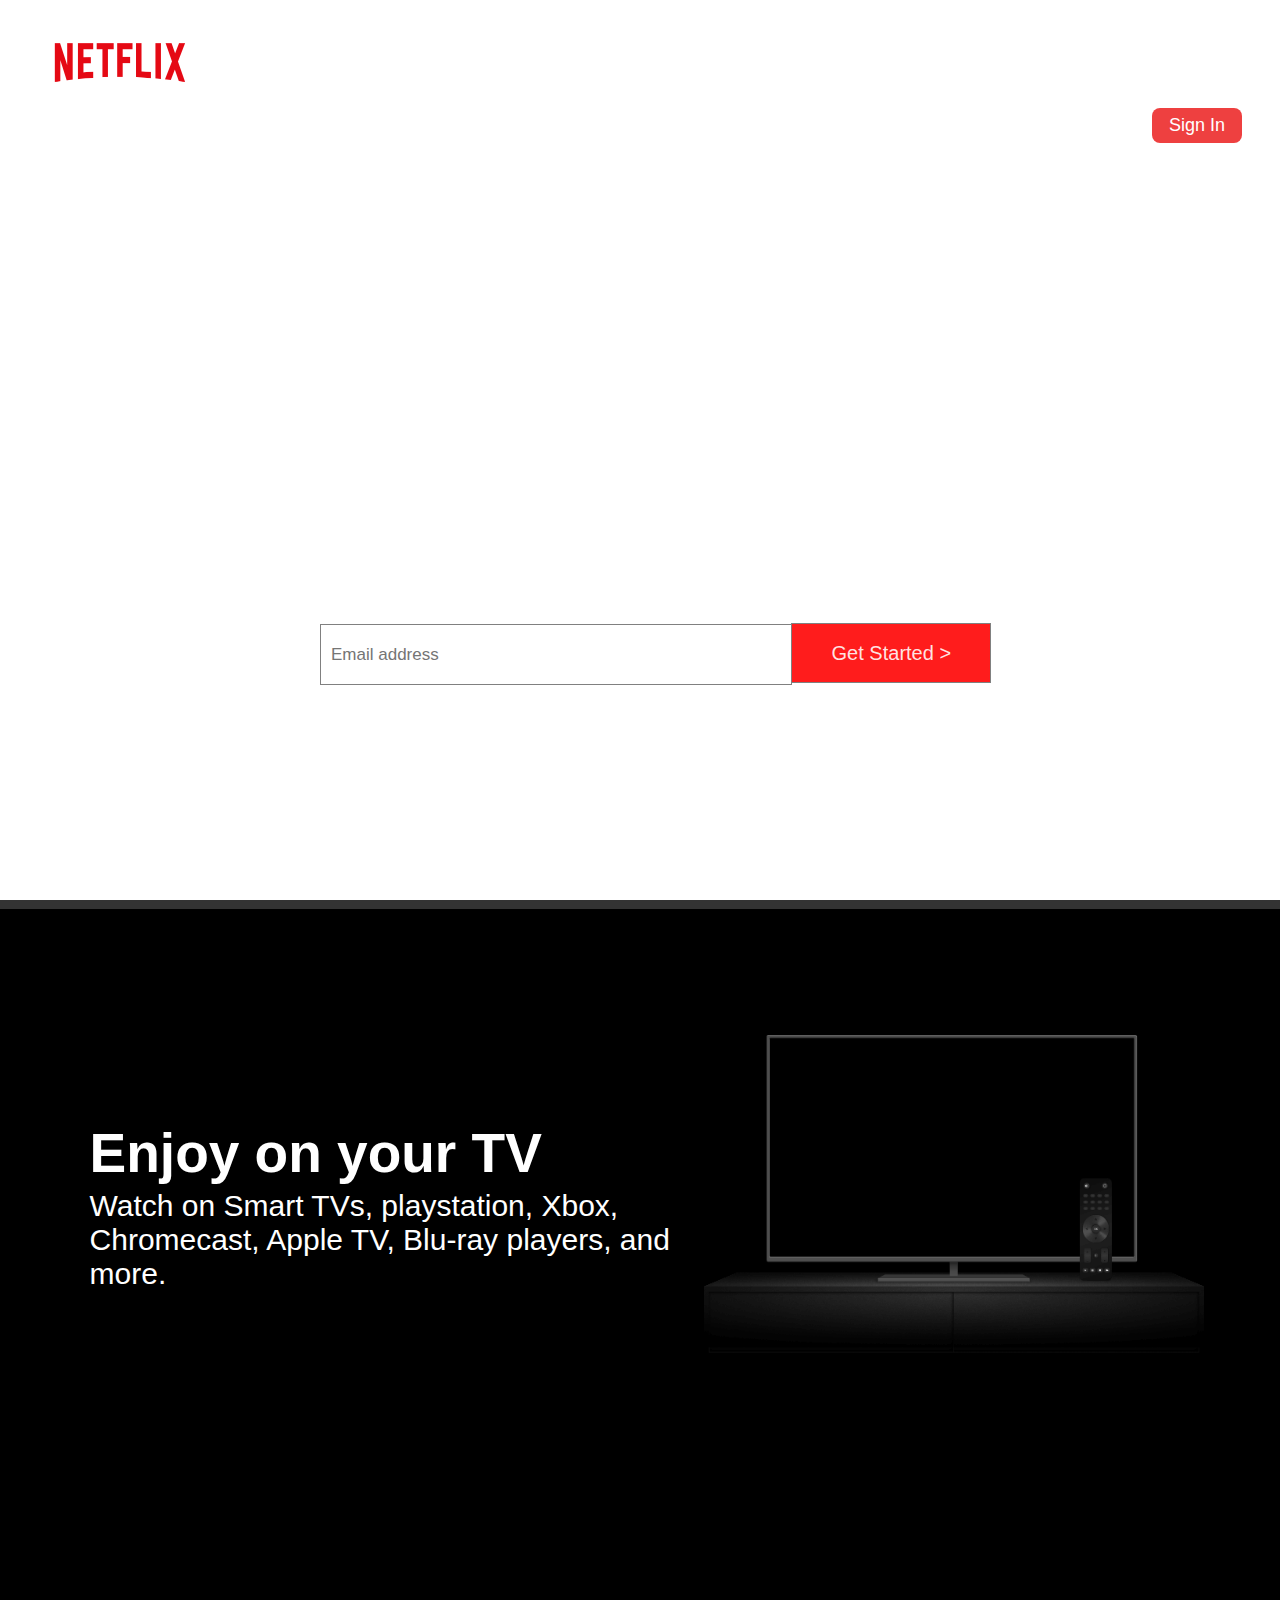
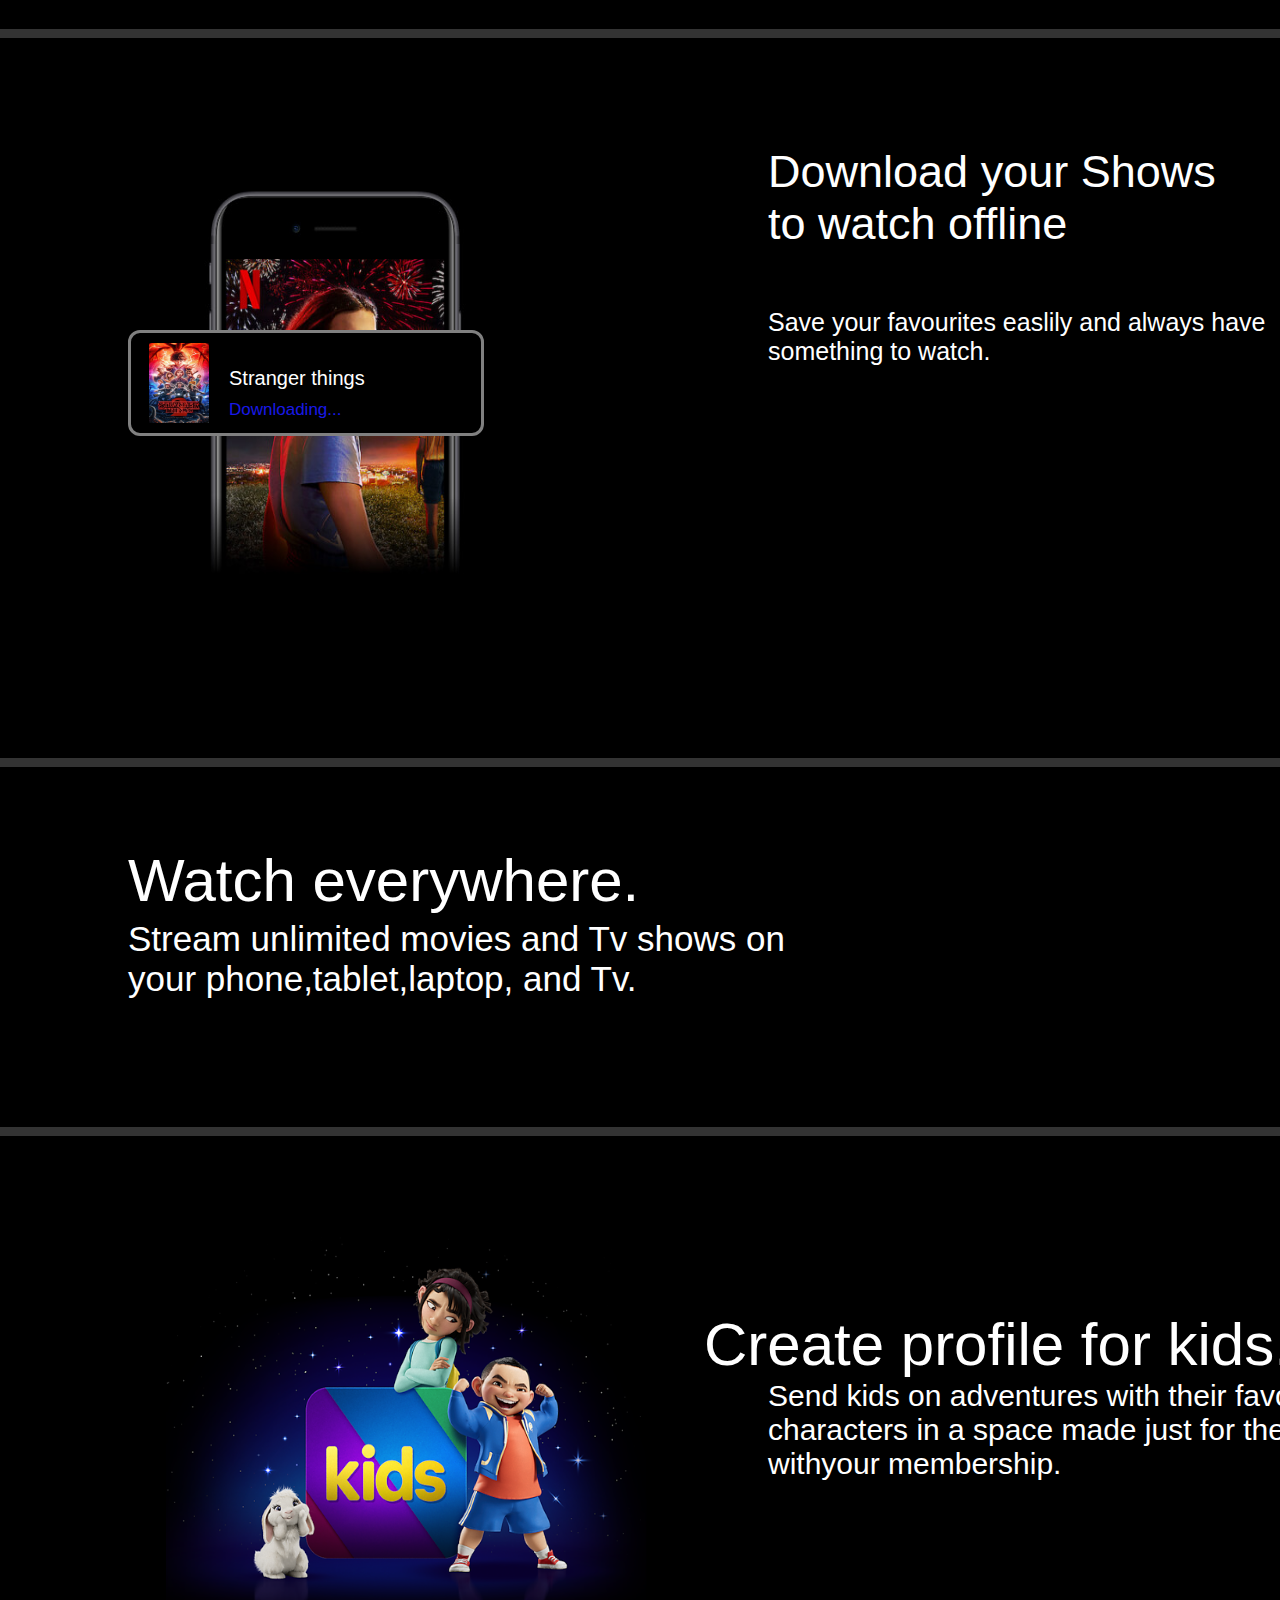
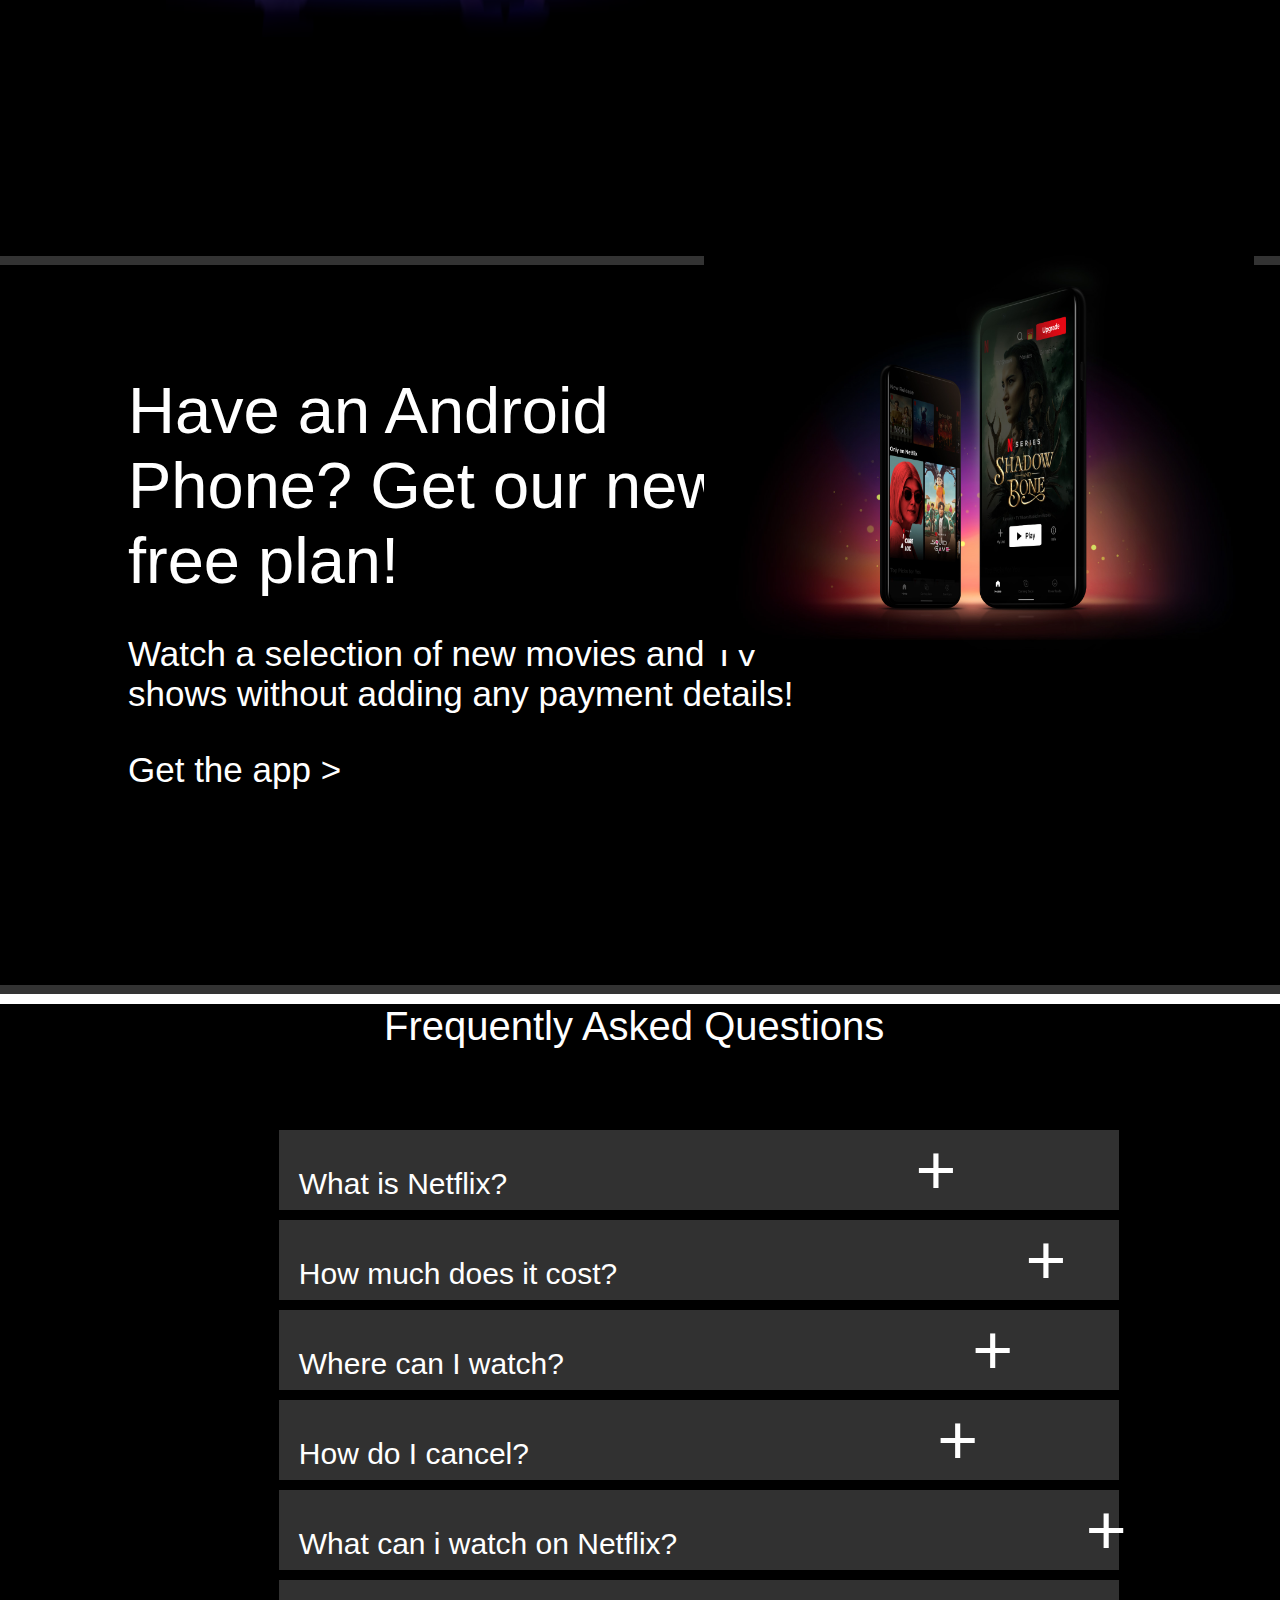
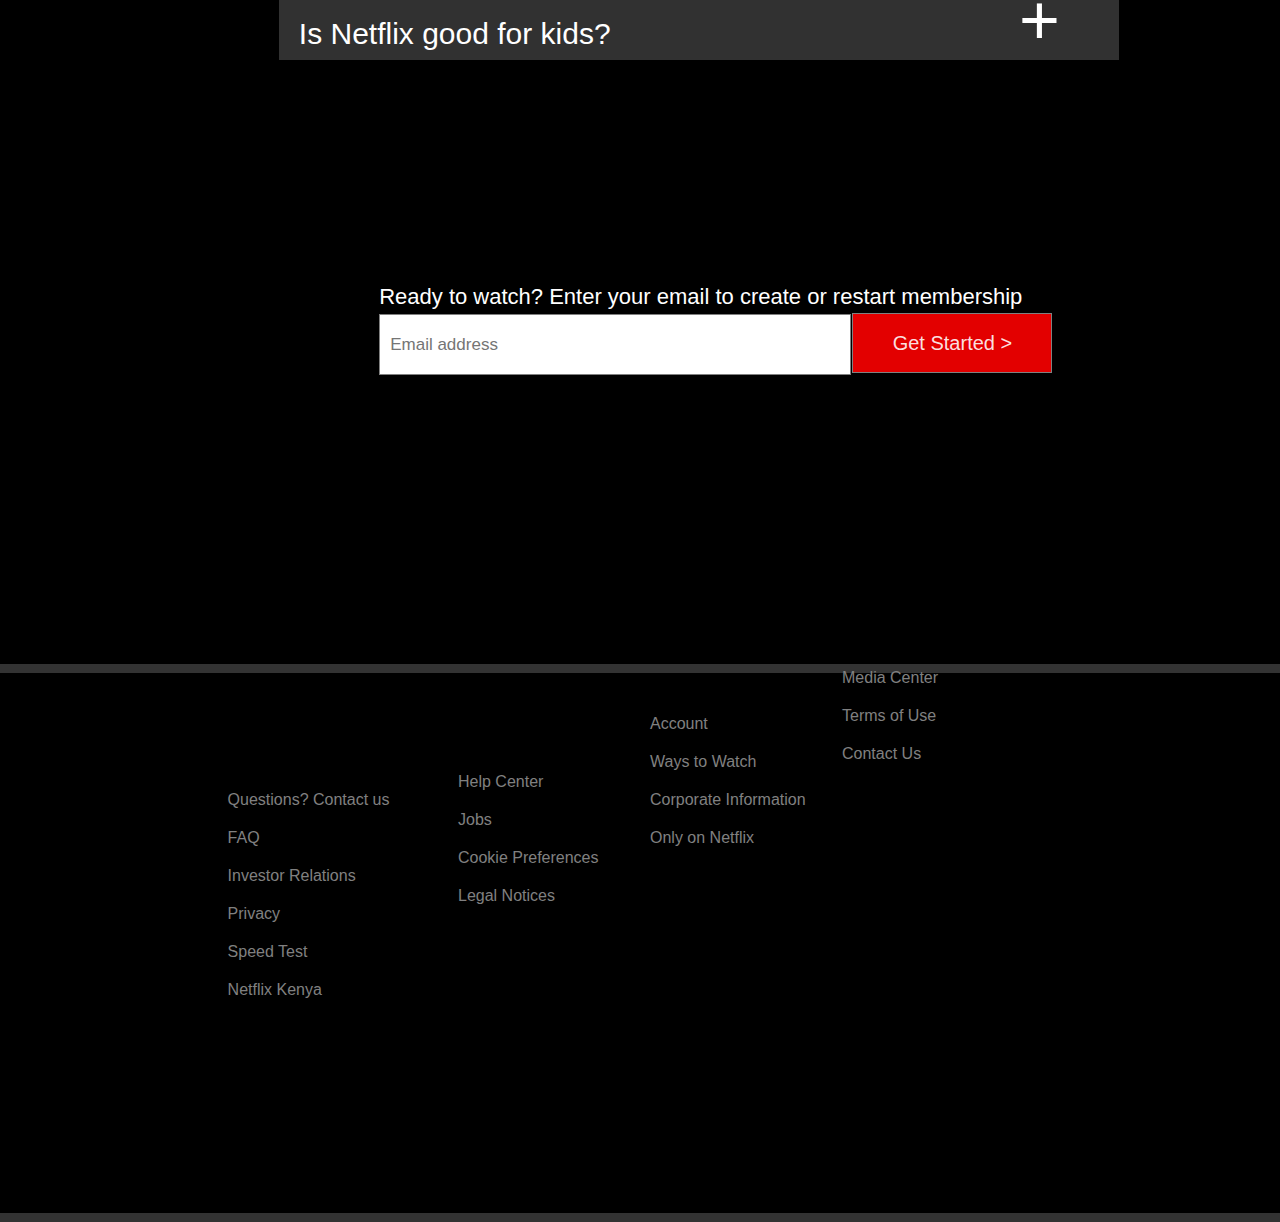
==== index.html @ 884268b4 "did changes on intro section" ====
<!DOCTYPE html>
<html>
  <head>
    <title>Netflix Kenya- Watch TV Shows</title>
    <link rel="stylesheet" href="style.css" />
  </head>
  <body>
    <section class="intro">
      <h1><img class="h1" src="netflix.png"></h1>
      <button class="signin" value="signin">Sign In</button>
      <p class="p1">Unlimited movies, TV</p>
      <p class="p2">shows, and more</p>
      <p class="p3">Watch anywhere. Cancel anytime</p>
      <p class="p4">
        Ready to watch? Enter your email to create or restart membership
      </p>
      <input
        type="text"
        name="email"
        placeholder="Email address"
        class="placeholder"
      />
      <button class="get">Get Started ></button>
    </section>
    <hr />
    <section class="prt2">
      <p class="p5">Enjoy on your TV</p>
      <p class="p6">Watch on Smart TVs, playstation, Xbox,</p>
      <p class="p7">Chromecast, Apple TV, Blu-ray players, and</p>
      <p class="p8">more.</p>
      <img src="images/tv.png" class="if" />
    </section>
    <hr />
    <section class="prt3">
      <img src="images/mobile.jpg" class="mobile" />
      <p class="p9">Download your Shows</p>
      <p class="p9">to watch offline</p>
      <p class="p10">Save your favourites easlily and always have</p>
      <p class="p10">something to watch.</p>

      <div class="sq">
        <img class="strange" src="images/strange.jpg" />
        <p class="sqp">Stranger things</p>
        <p class="sqp1">Downloading...</p>
      </div>
    </section>
    <hr />
    <section class="prt4">
      <p class="p11">Watch everywhere.</p>
      <p class="p12">Stream unlimited movies and Tv shows on</p>
      <p class="p12">your phone,tablet,laptop, and Tv.</p>
    </section>
    <hr />
    <section class="prt5">
      <img class="kids" src="images/kids.png" />
      <p class="p13">Create profile for kids.</p>

      <p class="p14">Send kids on adventures with their favorite</p>
      <p class="p14">characters in a space made just for them-free</p>
      <p class="p14">withyour membership.</p>
    </section>
    <hr />
    <section class="prt6">
      <p class="p15">Have an Android</p>
      <p class="p15">Phone? Get our new</p>
      <p class="p15">free plan!</p>
      <p class="p16">Watch a selection of new movies and TV</p>
      <p class="p16">shows without adding any payment details!</p>
      <p class="p17">Get the app ></p>
      <img class="mob" src="images/mobilee.jpg" />
    </section>
    <hr />
    <section class ="prt7">
      <p class="f"> Frequently Asked Questions</f>
        <nav class="open">
          <p>
            What is Netflix? <span><button class="btn">+</button></span>
            <button class="butn hidden">+</button>
          </p>
        </nav>
        <nav class="it hidden">
          <p>
            Netflix is a streaming service that offers a wide variety of award-winning TV shows, movies, anime, documentaries, and more on thousands of internet-connected devices.

            You can watch as much as you want, whenever you want without a single commercial – all for one low monthly price. There's always something new to discover and new TV shows and movies are added every week! 
          </p>
        </nav>
        <nav class="open">
          <p>
            How much does it cost? <span><button class="btn">+</button></span>
            <button class="butn hidden">+</button>
          </p>
        </nav>
        <nav class="it hidden">
          <p>
            Watch Netflix on your smartphone, tablet, Smart TV, laptop, or streaming device, all for one fixed monthly fee. Plans range from Ksh 300 to Ksh 1,450 a month. No extra costs, no contracts. 
          </p>
        </nav>
        <nav class="open">
          <p>
            Where can I watch? <span><button class="btn">+</button></span>
            <button class="butn hidden">+</button>
          </p>
        </nav>
        <nav class="it hidden">
          <p>
            Watch anywhere, anytime. Sign in with your Netflix account to watch instantly on the web at netflix.com from your personal computer or on any internet-connected device that offers the Netflix app, including smart TVs, smartphones, tablets, streaming media players and game consoles.

You can also download your favorite shows with the iOS, Android, or Windows 10 app. Use downloads to watch while you're on the go and without an internet connection. Take Netflix with you anywhere.
          </p>
        </nav>
<nav class="open">
          <p>
            How do I cancel? <span><button class="btn">+</button></span>
            <button class="butn hidden">+</button>
          </p>
        </nav>
        <nav class="it hidden">
          <p>
            Netflix is flexible. There are no pesky contracts and no commitments. You can easily cancel your account online in two clicks. There are no cancellation fees – start or stop your account anytime.
          </p>
        </nav>
        <nav class="open">
          <p>
            What can i watch on Netflix? <span><button class="btn">+</button></span>
            <button class="butn hidden">+</button>
          </p>
        </nav>
        <nav class="it hidden">
          <p>
            Netflix has an extensive library of feature films, documentaries, TV shows, anime, award-winning Netflix originals, and more. Watch as much as you want, anytime you want.
          </p>
        </nav>
        <nav class="open">
          <p>
            Is Netflix good for kids? <span><button class="btn">+</button></span>
            <button class="butn hidden">+</button>
          </p>
        </nav>
        <nav class="it hidden">
          <p>
            The Netflix Kids experience is included in your membership to give parents control while kids enjoy family-friendly TV shows and movies in their own space.

Kids profiles come with PIN-protected parental controls that let you restrict the maturity rating of content kids can watch and block specific titles you don’t want kids to see..
          </p>
        </nav>
        <div class="sign2">
          <p class="p4">
            Ready to watch? Enter your email to create or restart membership
          </p>
          <input
            type="text"
            name="email"
            placeholder="Email address"
            class="placeholder"
          />
          <button class="get">Get Started ></button>
        </div>
    </section>
    <hr>
    <footer>
      <div class="links1">
      <ul> 
        <li><a href=About.html>Questions? Contact us</a></li>
        <li><a href="Contactus.html">FAQ</a> </li>
        <li><a href="#">Investor Relations</a></li>
        <li><a href="#">Privacy</a></li>
        <li><a href="#">Speed Test</a></li>
        <li><a href="#">Netflix Kenya</a></li>
      </ul>
      </div>
      <div class="links2">
        <ul>
          <li><a href="Help Center.html">Help Center</a></li>
          <li><a href="#">Jobs</a></li>
          <li> <a href="#">Cookie Preferences</a></li>
          <li><a href="#">Legal Notices</a></li>
        </ul>
      </div>
      <div class="links3">
        <ul>
          <li> <a href="#">Account</a></li>
          <li> <a href="#">Ways to Watch</a></li>
          <li> <a href="#">Corporate Information</a></li>
          <li> <a href="#">Only on Netflix</a></li>
        </ul>
      </div>
      <div class="links4">
        <ul>
          <li> <a href="#">Media Center</a></li>
          <li> <a href="#">Terms of Use</a></li>
          <li> <a href="#">Contact Us</a></li>
        </ul>
      </div>

    </footer>
    
    <script src="app.js"></script>
    <hr>
  </body>
</html>
---- style.css ----
@font-face {
  font-family: myFont;
  src: url(Poppins-Medium.ttf);
}
* {
  margin: 0;
  padding: 0;
  border: none;
  font-family: "Netflix Sans", " Helvetica Neue", Helvetica, Arial, sans-serif;
}
.signin {
  position: relative;
  top: 0;
  left: 90%;
  background: rgba(236, 39, 39, 0.884);
  color: #fff;
  width: 90px;
  height: 35px;
  border-radius: 0.5rem;
  cursor: pointer;
  font-size: 18px;
  font-weight: Medium;
  bottom: 100%;
}
.h1 {
  height: 100px;
  width: 160px;
  position: relative;
  top: 10px;
  left: 40px;
  font-size: 50px;
  color: rgba(230, 18, 18, 0.904);
  font-weight: bold;
}
.intro {
  height: 100vh;
  background: url("https://assets.nflxext.com/ffe/siteui/vlv3/e89c9679-2f5f-491d-924c-c58924a8ee4b/4934d81e-fd30-44e4-8532-34e4f51f0289/KE-en-20221121-popsignuptwoweeks-perspective_alpha_website_small.jpg");
  background-size: cover;
}
.intro p {
  text-align: center;

  color: #fff;
}
.p1 {
  position: relative;
  top: 22%;
  justify-content: center;
  text-align: center;
  font-size: 55px;
  font-weight: Medium;
}
.p2 {
  position: relative;
  top: 23%;
  justify-content: center;
  text-align: center;
  font-size: 55px;
  font-weight: Medium;
}
.p3 {
  position: relative;
  top: 24%;
  font-size: 30px;
  font-weight: Medium;
  padding: 20px;
}
.p4 {
  position: relative;
  top: 25%;
  font-size: 22px;
}
.get {
  position: relative;
  left: 24.6%;
  top: 28%;
  height: 60px;
  width: 200px;
  justify-content: center;
  text-align: center;
  background: rgba(255, 0, 0, 0.89);
  font-size: 20px;
  color: rgba(255, 255, 255, 0.884);
  cursor: pointer;
  transition: 0.1s;
  font-size: 20px;
  border: 1px solid gray;
}
.get:hover {
  background-color: rgb(255, 0, 0);
}
input {
  padding: 0px 10px;
  position: relative;
  left: 25%;
  top: 28%;
  height: 59px;
  width: 450px;

  /* padding:10px 10px; */
  font-size: 17px;
  border: 1px solid gray;
  font-weight: Medium;
}
hr {
  height: 9px;
  background: rgba(0, 0, 0, 0.801);
}
.prt2 {
  background: black;
  height: 80vh;
}
.prt2 p {
  position: relative;
  left: 7%;
  color: #fff;
}
.p5 {
  position: relative;
  top: 29.5%;
  font-weight: bold;

  font-size: 55px;
}
.p6 {
  position: relative;
  top: 30%;
  font-size: 30px;
}
.p7 {
  position: relative;
  top: 30%;
  font-size: 30px;
}
.p8 {
  position: relative;
  top: 30%;
  font-size: 30px;
  left: 7%;
}
.if {
  position: relative;
  left: 55%;
  border-left: 1px #fff;
  border-bottom: 1px #fff;
  height: 400px;
  width: 500px;
  bottom: 120px;
}
.prt3 {
  height: 80vh;
  width: 100vw;
  background: black;
}
.prt4 {
  width: 100vw;
  height: 40vh;
  background: black;
}
.mobile {
  position: relative;
  top: 12%;
  left: 60px;
  height: 450px;
  width: 550px;
}
.p9 {
  position: relative;
  bottom: 48%;
  left: 60%;
  font-size: 45px;
  font-weight: Medium;
  color: #fff;
}
.p10 {
  position: relative;
  bottom: 40%;
  left: 60%;
  font-size: 25px;
  font-weight: Medium;
  color: #fff;
}
.p11 {
  position: relative;
  left: 10%;
  top: 22%;
  font-size: 60px;
  font-weight: Medium;
  color: #fff;
}
.p12 {
  position: relative;
  left: 10%;
  top: 23%;
  font-size: 35px;
  font-weight: Medium;
  color: #fff;
}
.prt5 {
  background: black;
  height: 80vh;
  width: 100vw;
}
.kids {
  position: relative;
  left: 13%;
  top: 14%;
  height: 400px;
  width: 500px;
}
.p13 {
  position: relative;
  left: 55%;
  bottom: 32%;
  color: #fff;
  font-size: 60px;
  font-weight: Medium;
}
.p14 {
  position: relative;
  left: 60%;
  bottom: 32%;
  color: #fff;
  font-size: 30px;
  font-weight: Medium;
}
.prt6 {
  height: 80vh;
  width: 100vw;
  background: black;
}
.p15 {
  position: relative;
  top: 15%;
  left: 10%;
  font-size: 65px;
  font-weight: Medium;
  color: #fff;
}
.mob {
  position: relative;
  height: 400px;
  width: 550px;
  left: 55%;
  bottom: 50%;
}
.p16 {
  position: relative;
  left: 10%;
  top: 20%;
  color: #fff;
  font-size: 35px;
  font-weight: Medium;
}
.p17 {
  position: relative;
  left: 10%;
  top: 25%;
  color: #fff;
  font-size: 35px;
  font-weight: Medium;
}
.sq {
  position: relative;
  width: 350px;
  height: 100px;
  border-radius: 0.75em;
  background: #fff;
  bottom: 45%;
  left: 10%;
  border: 3px solid gray;
  background: black;
}
.sqp {
  position: relative;
  left: 28%;
  bottom: 50%;
  font-size: 20px;
  font-weight: lighter;
  align-items: center;
  color: #fff;
  justify-content: center;
}
.sqp1 {
  position: relative;
  left: 28%;
  bottom: 40%;
  font-size: 17px;
  font-weight: lighter;
  align-items: center;
  color: rgb(25, 25, 231);
  justify-content: center;
}
.strange {
  height: 80px;
  width: 60px;
  position: relative;
  top: 10%;
  left: 5%;
}
.prt7 {
  background: black;
  width: 100vw;
  height: 140vh;
}
.f {
  position: absolute;
  color: #fff;
  font-size: 40px;

  left: 30%;
}
.hidden {
  display: none;
}
.open {
  position: relative;
  left: 21%;
  top: 10%;
  width: 800px;
  height: 80px;
  justify-content: center;
  align-items: center;
  font-size: 30px;
  color: #fff;
  background: rgb(49, 49, 49);
  margin: 10px;
  text-align: 10px 20px;
}
.it {
  position: relative;
  left: 21%;
  top: 12%;
  display: hidden;

  justify-content: center;
  align-items: center;
  flex-direction: end;
  color: #fff;
  background: rgb(48, 47, 47);
  font-size: 30px;
  width: 800px;
  height: 300px;
  margin: 10px;
  padding: -20px 10px;
}
button {
  position: relative;
  background: none;
  font-size: 70px;
  color: #fff;
  border: none;
  cursor: pointer;
  left: 50%;
  font-weight: light;
}
.butn {
  rotate: 45deg;
}
nav {
  padding: 0px 20px;
}
.sign2 {
  position: relative;
  top: 25%;
  left: 14%;
  height: 100px;
  width: 800px;
}
.sign2 p {
  position: relative;
  bottom: 20%;
  left: 25%;
  color: #fff;
}
footer {
  height: 60vh;
  width: 100vw;
  background: black;
  list-style: none;
  color: gray;
}
footer a {
  text-decoration: none;
  color: gray;
}
.links1 {
  width: 200px;
  height: 225px;
  position: relative;
  left: 17%;
  top: 20%;
}
.links1 ul li {
  list-style: none;
  padding: 10px;
}
.links2 {
  width: 200px;
  height: 180px;
  position: relative;
  left: 35%;
  bottom: 25%;
}
.links2 ul li {
  list-style: none;
  padding: 10px;
}
.links3 {
  width: 200px;
  height: 180px;
  position: relative;
  left: 50%;
  bottom: 69%;
}
.links3 ul li {
  padding: 10px;
  list-style: none;
}
.links4 {
  width: 200px;
  height: 180px;
  position: relative;
  left: 65%;
  bottom: 111%;
}
.links4 ul li {
  list-style: none;
  padding: 10px;
}
footer a:hover {
  text-decoration: underline;
}
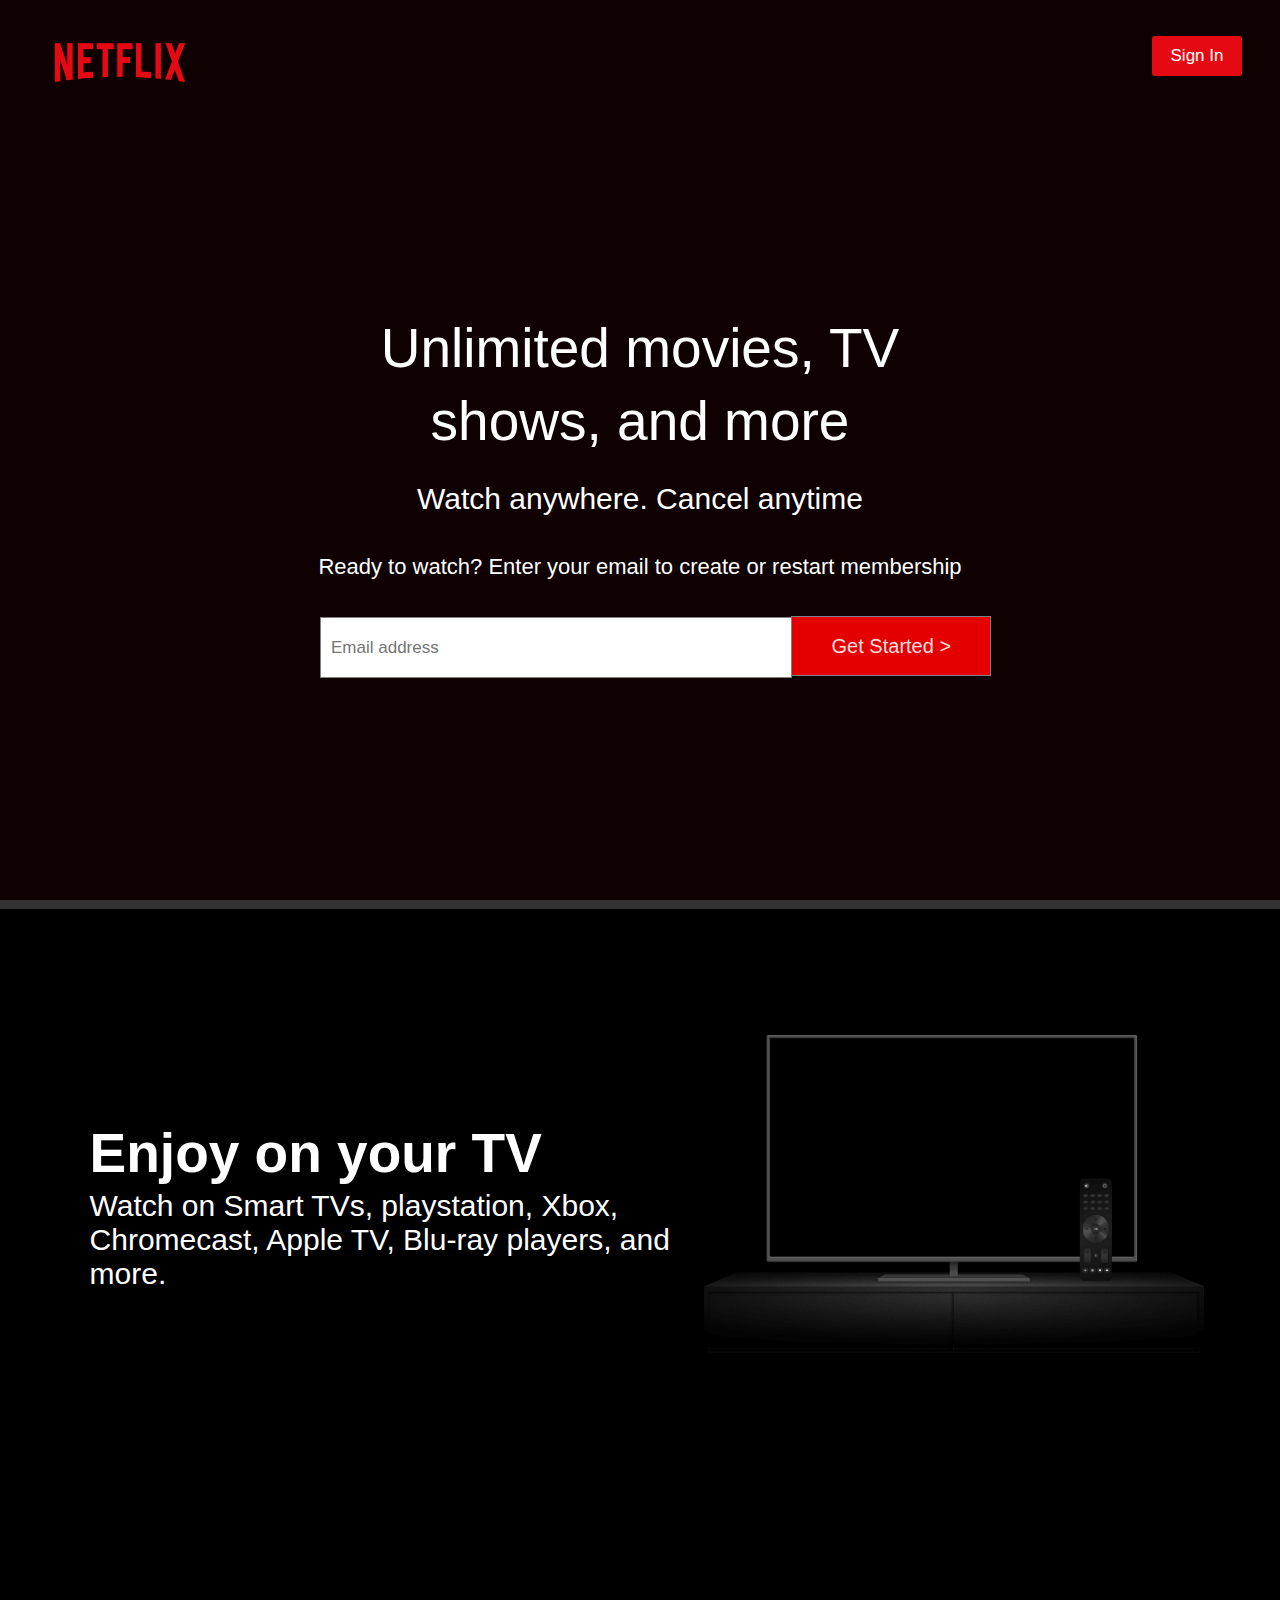
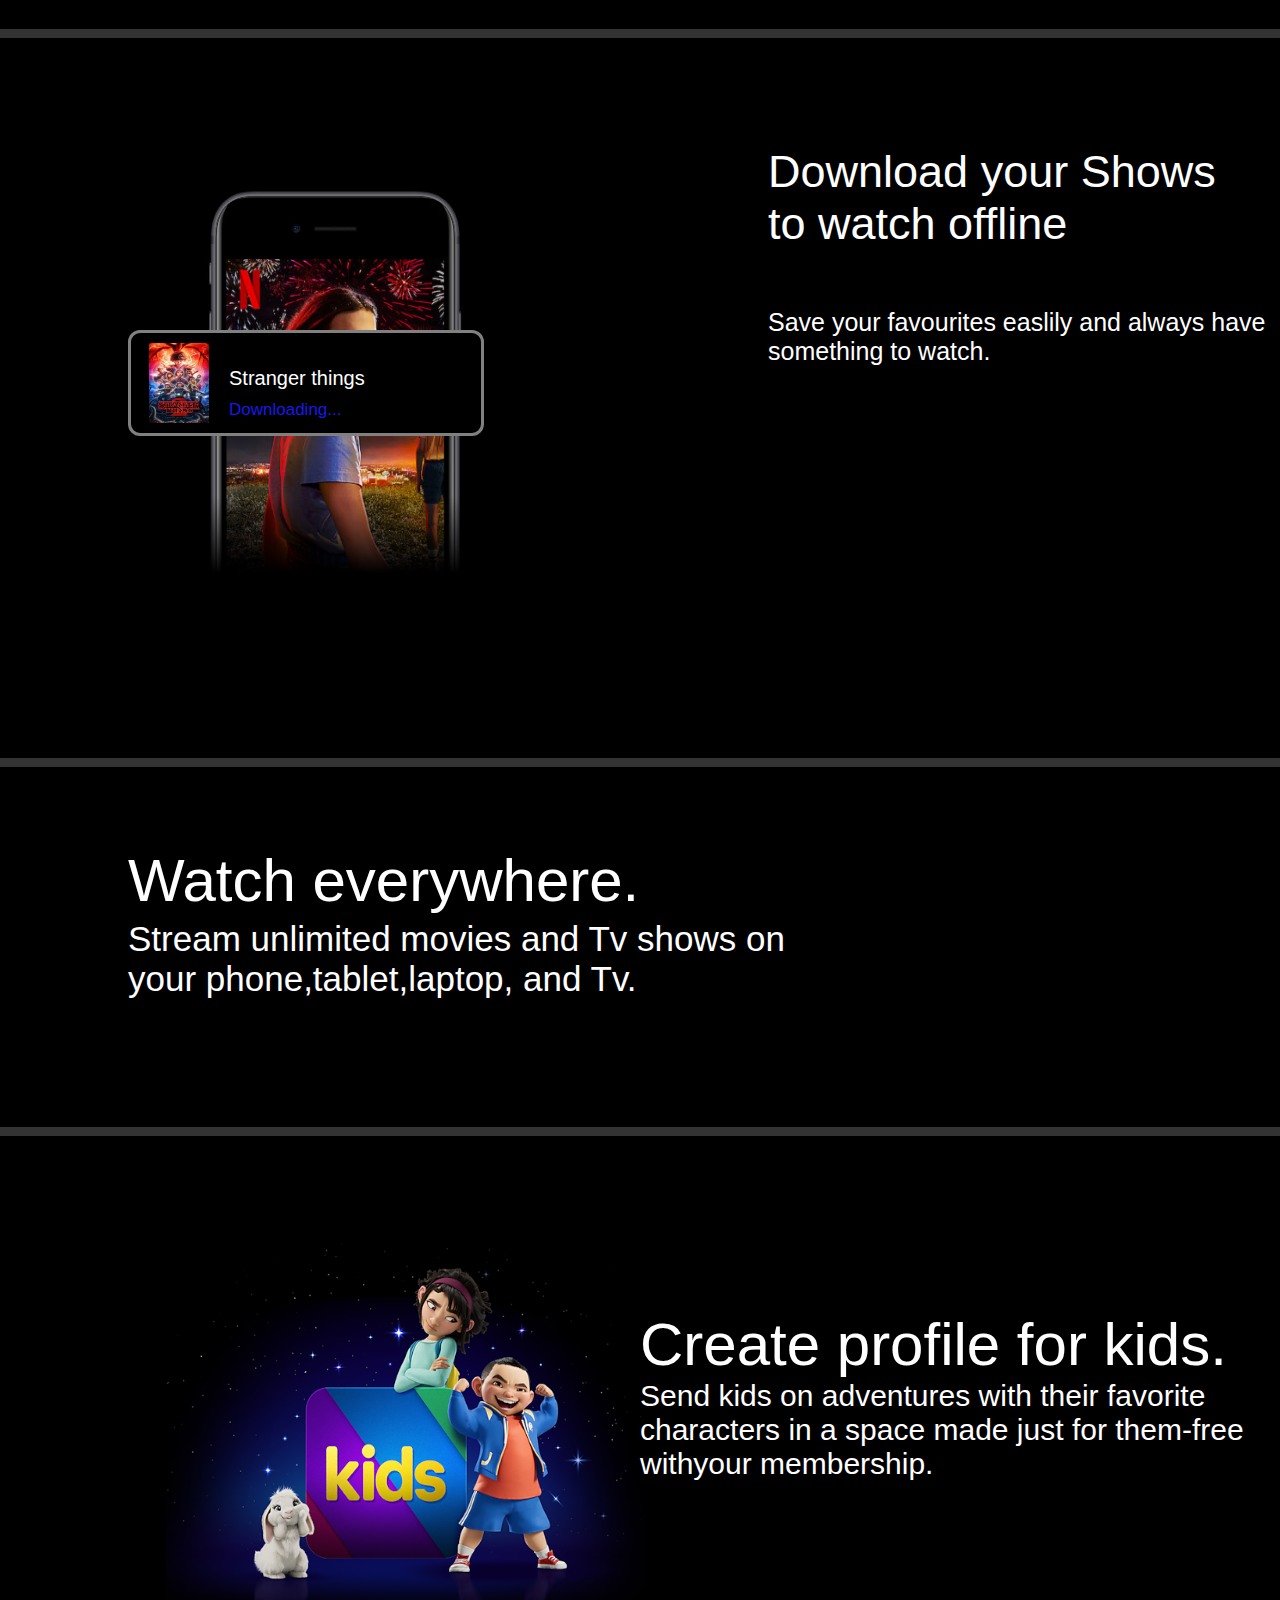
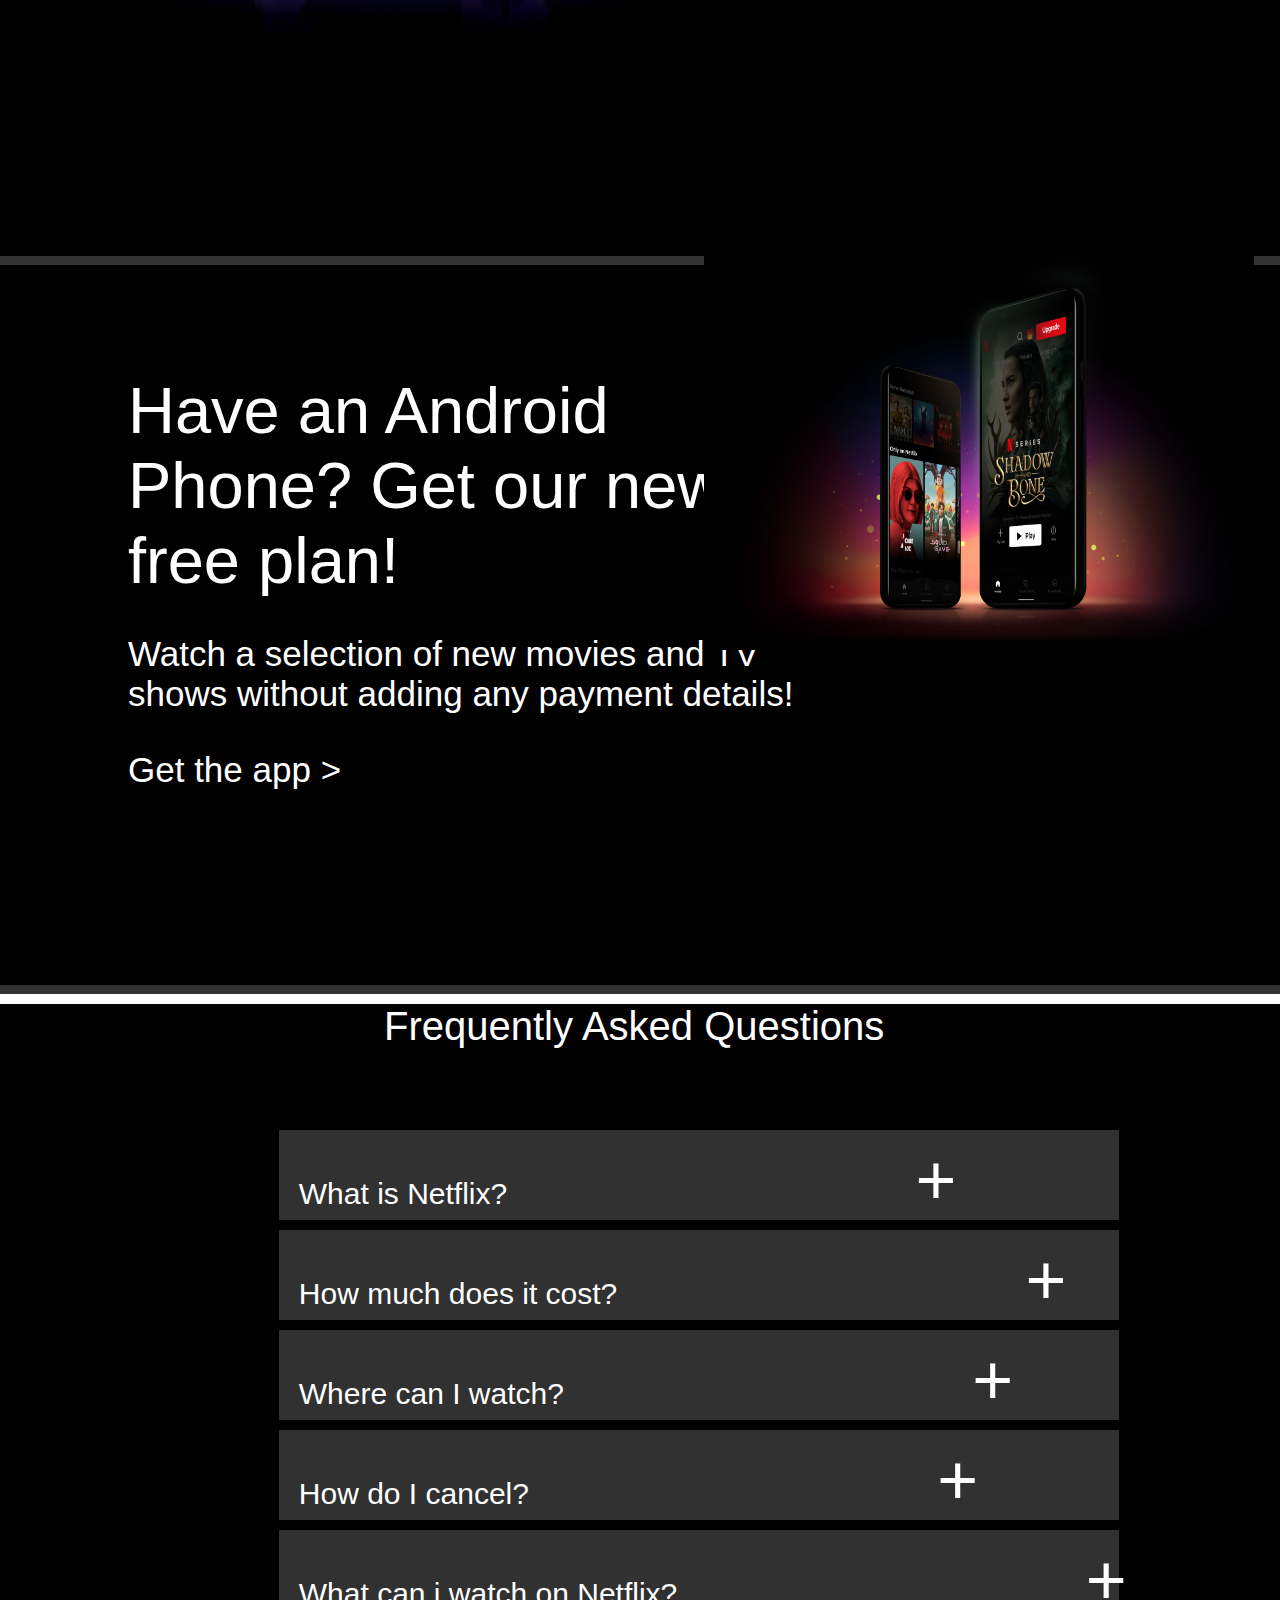
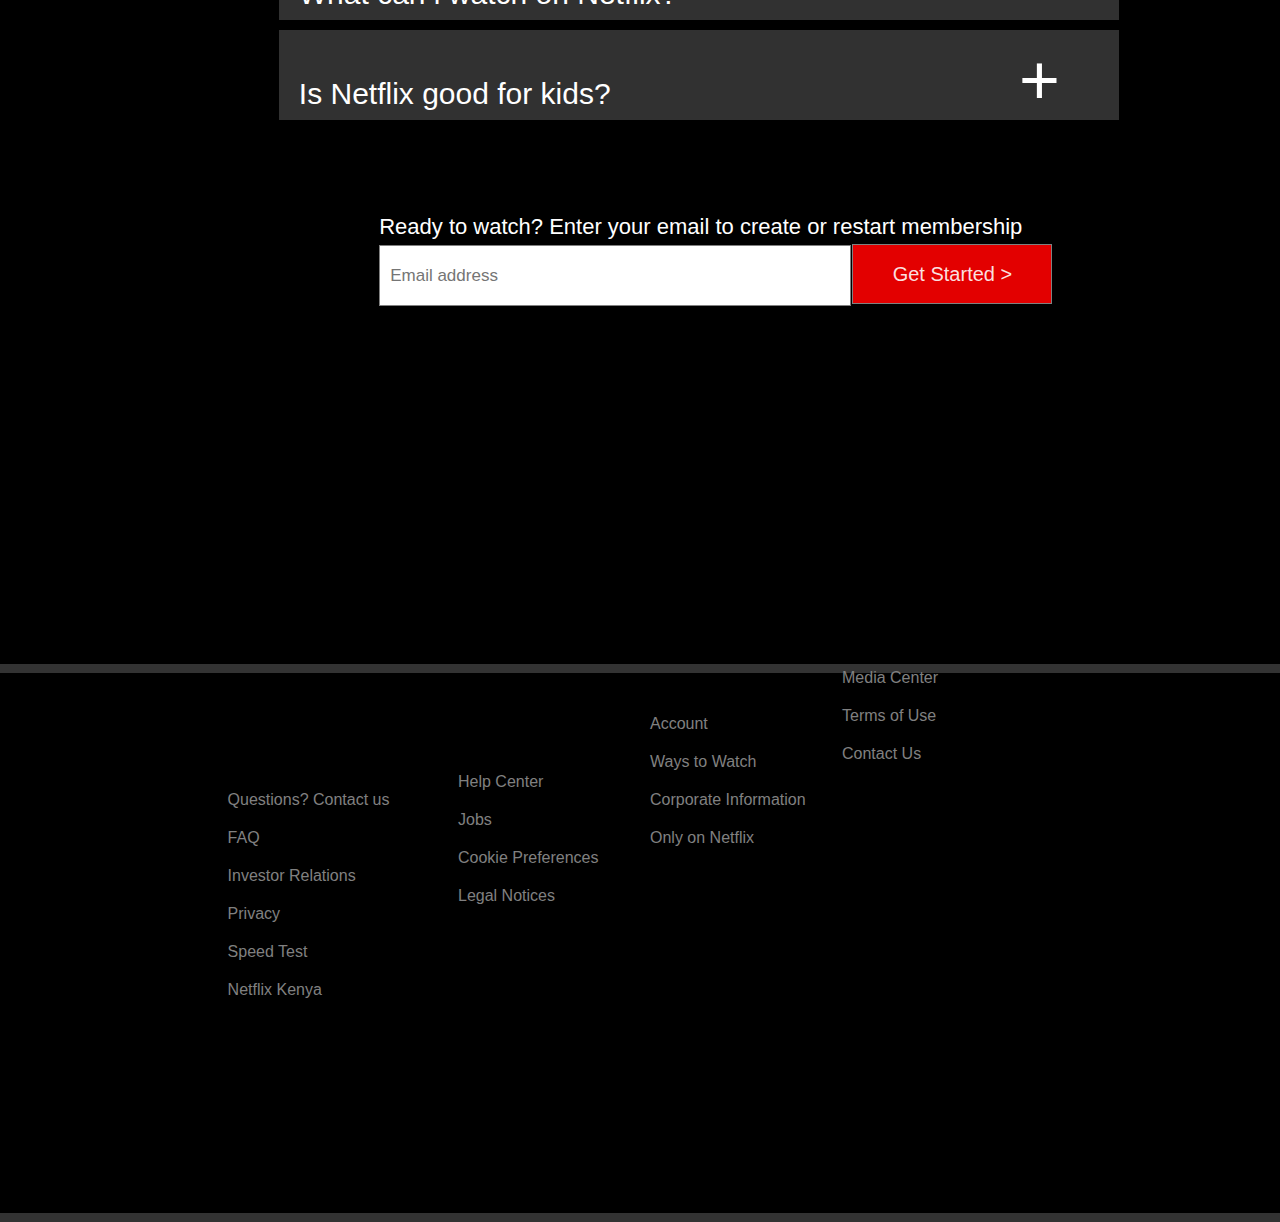
==== commit 9cdf78b4: "addes the videp in tv" ====
--- a/index.html
+++ b/index.html
@@ -29,6 +29,11 @@
       <p class="p7">Chromecast, Apple TV, Blu-ray players, and</p>
       <p class="p8">more.</p>
       <img src="images/tv.png" class="if" />
+      <video  muted='' autoplay='' loop=''>
+        
+        <source src="https://assets.nflxext.com/ffe/siteui/acquisition/ourStory/fuji/desktop/video-tv-0819.m4v" type="video/mp4" class="video">
+      </video>
+      
     </section>
     <hr />
     <section class="prt3">
@@ -194,8 +199,7 @@
       </div>
 
     </footer>
-    
+    <hr>
     <script src="app.js"></script>
-    <hr>
-  </body>
+    </body>
 </html>
--- a/style.css
+++ b/style.css
@@ -9,18 +9,27 @@
   font-family: "Netflix Sans", " Helvetica Neue", Helvetica, Arial, sans-serif;
 }
 .signin {
-  position: relative;
-  top: 0;
+  background-color: #e50914;
+  font-size: 17px;
+  font-weight: 400;
+  margin-top: 0.5rem;
+  line-height: normal;
+  padding: 7px 17px;
+  border-radius: 3px;
+  margin-top: 8px;
+  margin-bottom: 7px;
+  font-family: Netflix Sans, Helvetica Neue, Segoe UI, Roboto, Ubuntu,
+    sans-serif;
+
+  position: relative;
+  top: -80px;
   left: 90%;
-  background: rgba(236, 39, 39, 0.884);
+
   color: #fff;
   width: 90px;
-  height: 35px;
-  border-radius: 0.5rem;
+  height: 40px;
+
   cursor: pointer;
-  font-size: 18px;
-  font-weight: Medium;
-  bottom: 100%;
 }
 .h1 {
   height: 100px;
@@ -36,6 +45,8 @@
   height: 100vh;
   background: url("https://assets.nflxext.com/ffe/siteui/vlv3/e89c9679-2f5f-491d-924c-c58924a8ee4b/4934d81e-fd30-44e4-8532-34e4f51f0289/KE-en-20221121-popsignuptwoweeks-perspective_alpha_website_small.jpg");
   background-size: cover;
+  background-color: rgb(15, 1, 1);
+  /* overflow-x: hidden; */
 }
 .intro p {
   text-align: center;
@@ -44,7 +55,7 @@
 }
 .p1 {
   position: relative;
-  top: 22%;
+  top: 17%;
   justify-content: center;
   text-align: center;
   font-size: 55px;
@@ -52,7 +63,7 @@
 }
 .p2 {
   position: relative;
-  top: 23%;
+  top: 18%;
   justify-content: center;
   text-align: center;
   font-size: 55px;
@@ -60,20 +71,20 @@
 }
 .p3 {
   position: relative;
-  top: 24%;
+  top: 19%;
   font-size: 30px;
   font-weight: Medium;
   padding: 20px;
 }
 .p4 {
   position: relative;
+  top: 21%;
+  font-size: 22px;
+}
+.get {
+  position: relative;
+  left: 24.6%;
   top: 25%;
-  font-size: 22px;
-}
-.get {
-  position: relative;
-  left: 24.6%;
-  top: 28%;
   height: 60px;
   width: 200px;
   justify-content: center;
@@ -93,7 +104,7 @@
   padding: 0px 10px;
   position: relative;
   left: 25%;
-  top: 28%;
+  top: 25%;
   height: 59px;
   width: 450px;
 
@@ -210,7 +221,7 @@
 }
 .p13 {
   position: relative;
-  left: 55%;
+  left: 50%;
   bottom: 32%;
   color: #fff;
   font-size: 60px;
@@ -218,7 +229,7 @@
 }
 .p14 {
   position: relative;
-  left: 60%;
+  left: 50%;
   bottom: 32%;
   color: #fff;
   font-size: 30px;
@@ -326,6 +337,7 @@
   background: rgb(49, 49, 49);
   margin: 10px;
   text-align: 10px 20px;
+  padding-top: 10px;
 }
 .it {
   position: relative;
@@ -340,9 +352,8 @@
   background: rgb(48, 47, 47);
   font-size: 30px;
   width: 800px;
-  height: 300px;
+  height: 250px;
   margin: 10px;
-  padding: -20px 10px;
 }
 button {
   position: relative;
@@ -356,13 +367,14 @@
 }
 .butn {
   rotate: 45deg;
+  font-weight: lighter;
 }
 nav {
   padding: 0px 20px;
 }
 .sign2 {
   position: relative;
-  top: 25%;
+  top: 15%;
   left: 14%;
   height: 100px;
   width: 800px;
@@ -431,3 +443,14 @@
 footer a:hover {
   text-decoration: underline;
 }
+.btn {
+  font-weight: 1px;
+}
+.video{
+  position:relative;
+  left:35%;
+  height:400px;
+  width:500px;
+  bottom:120px;
+  display:inline-block;
+}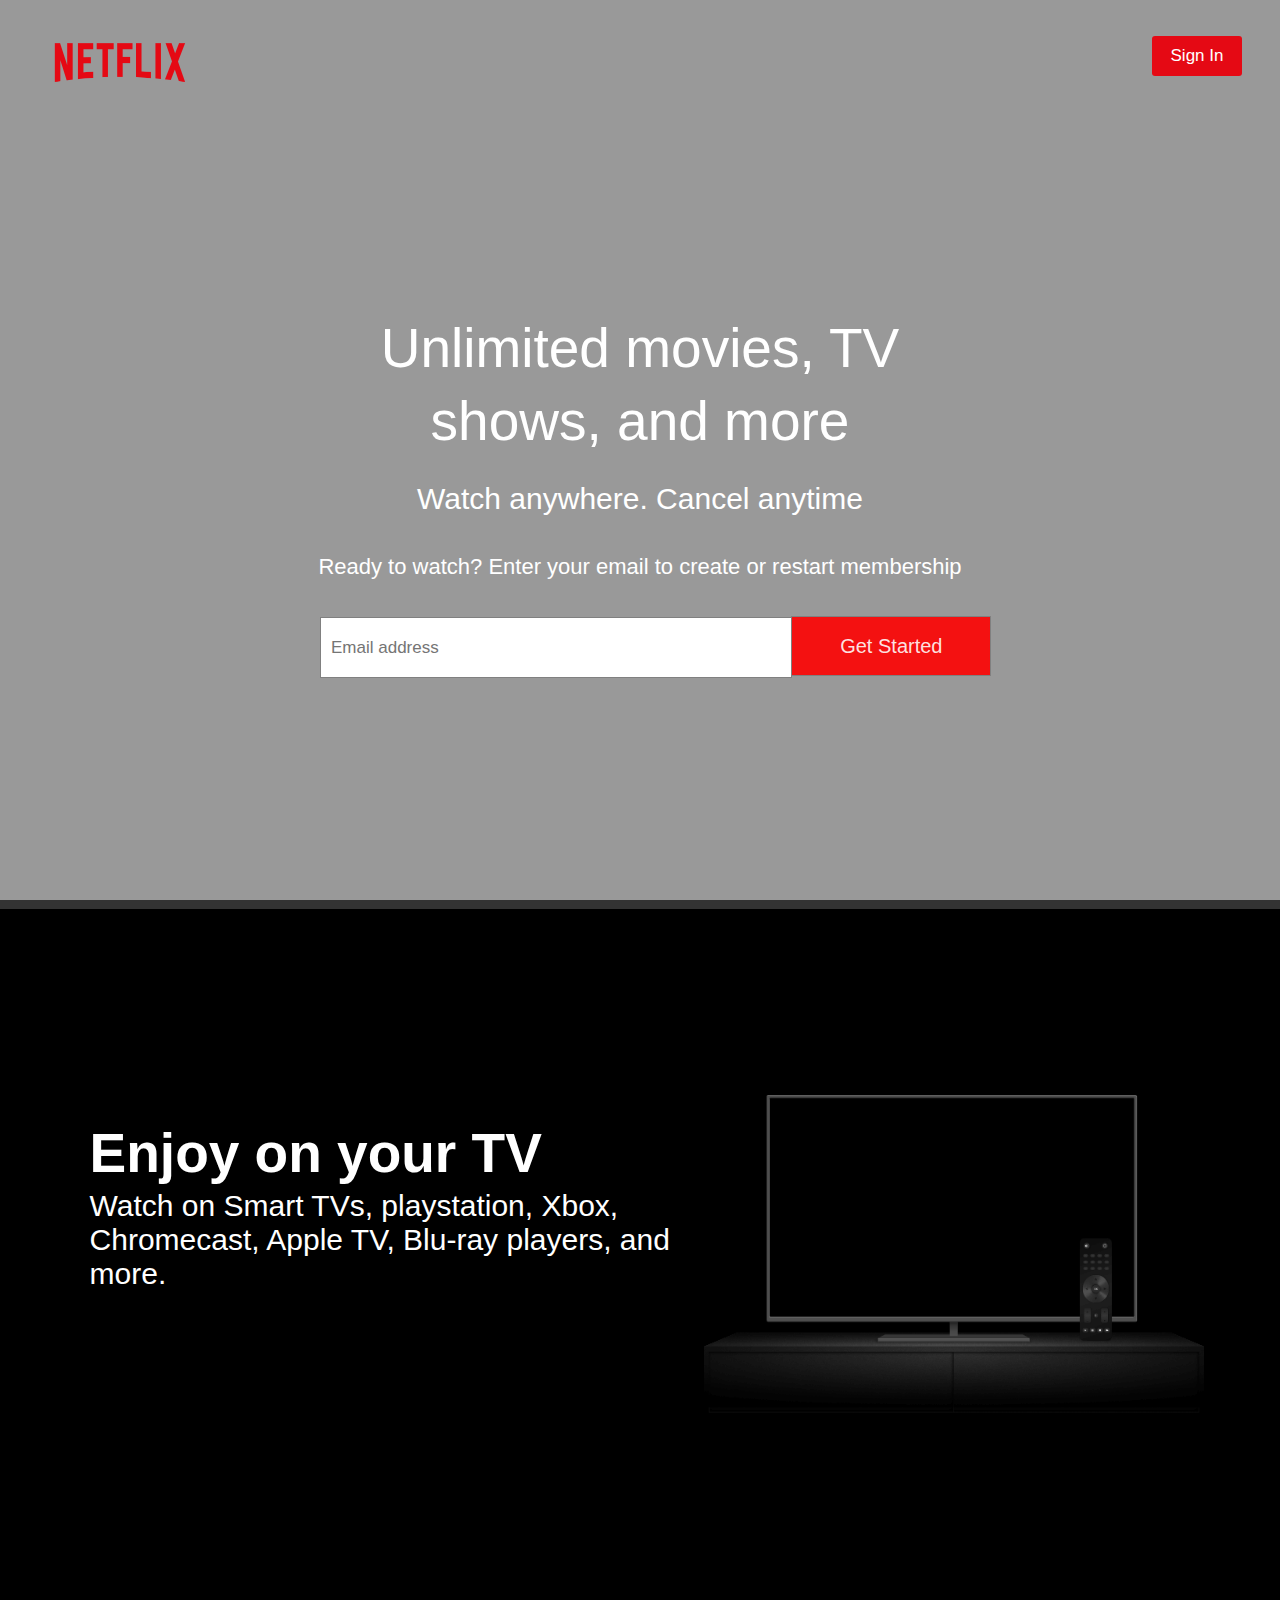
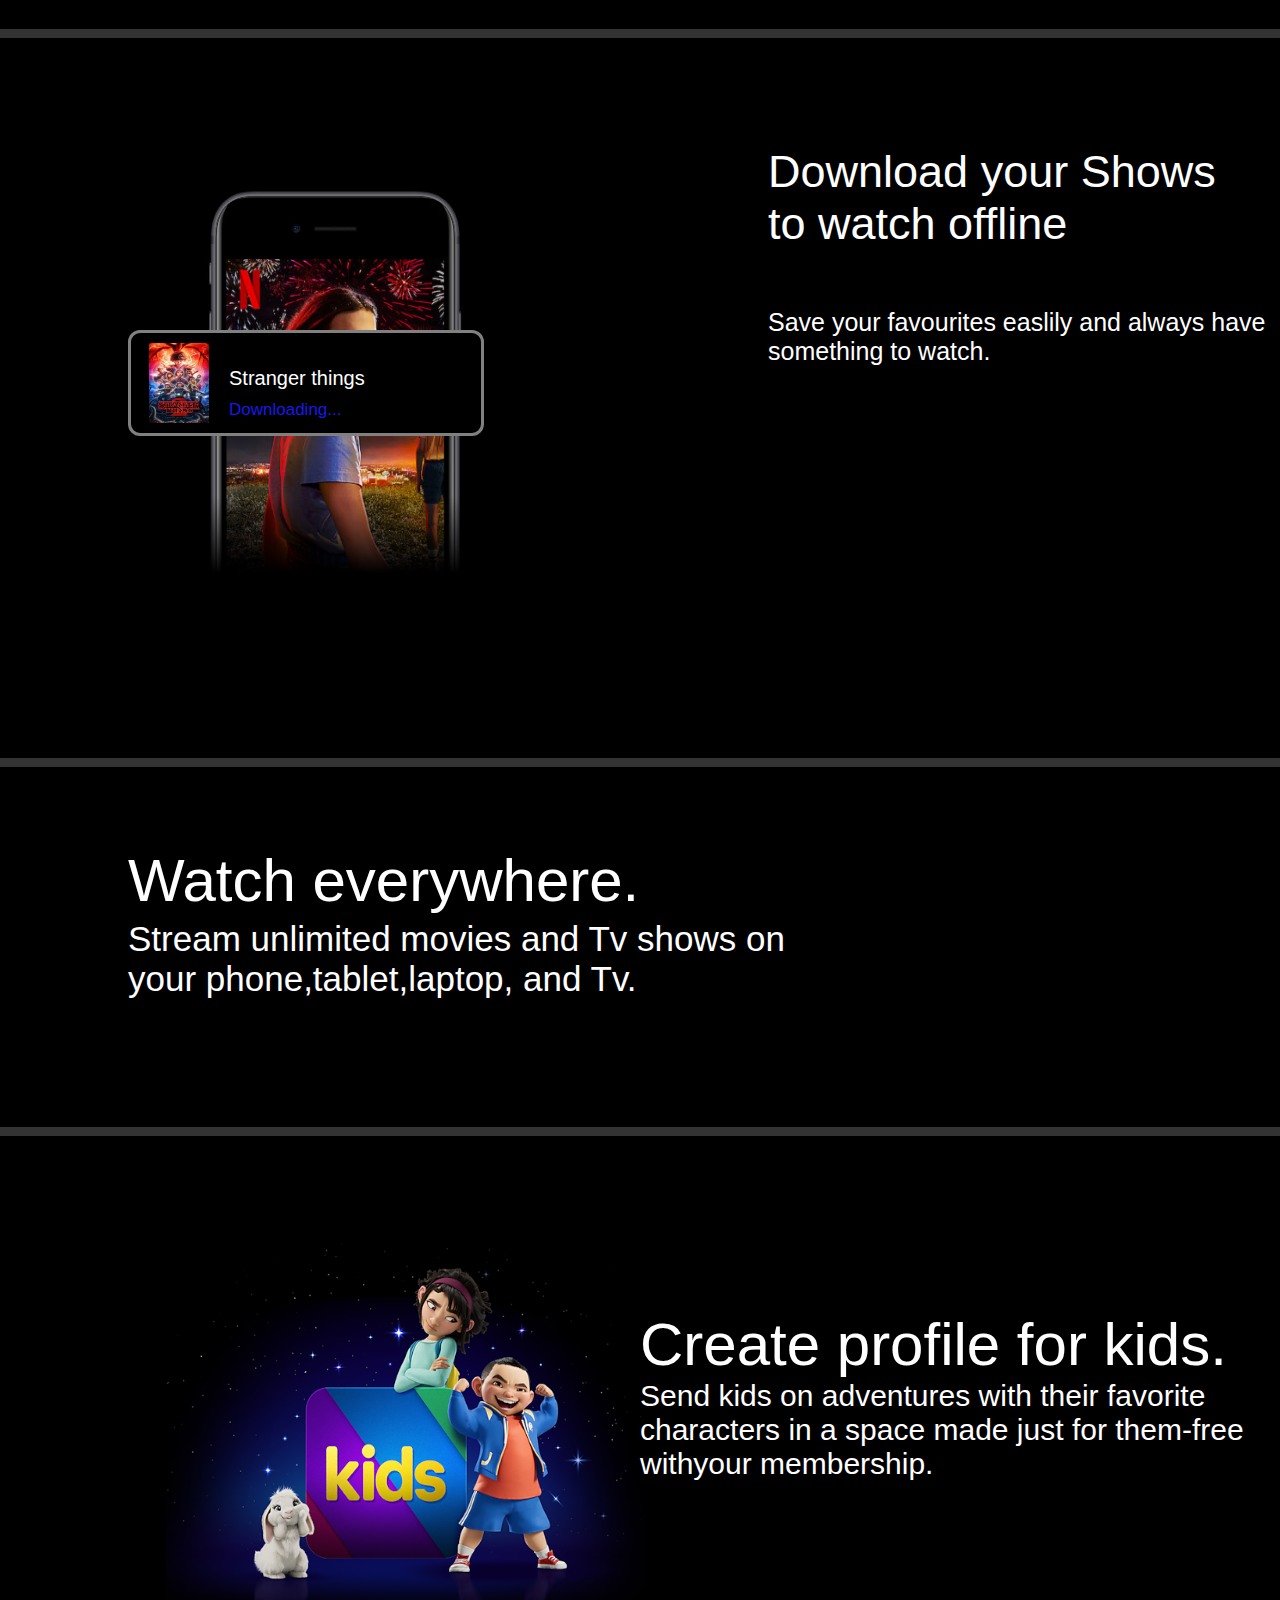
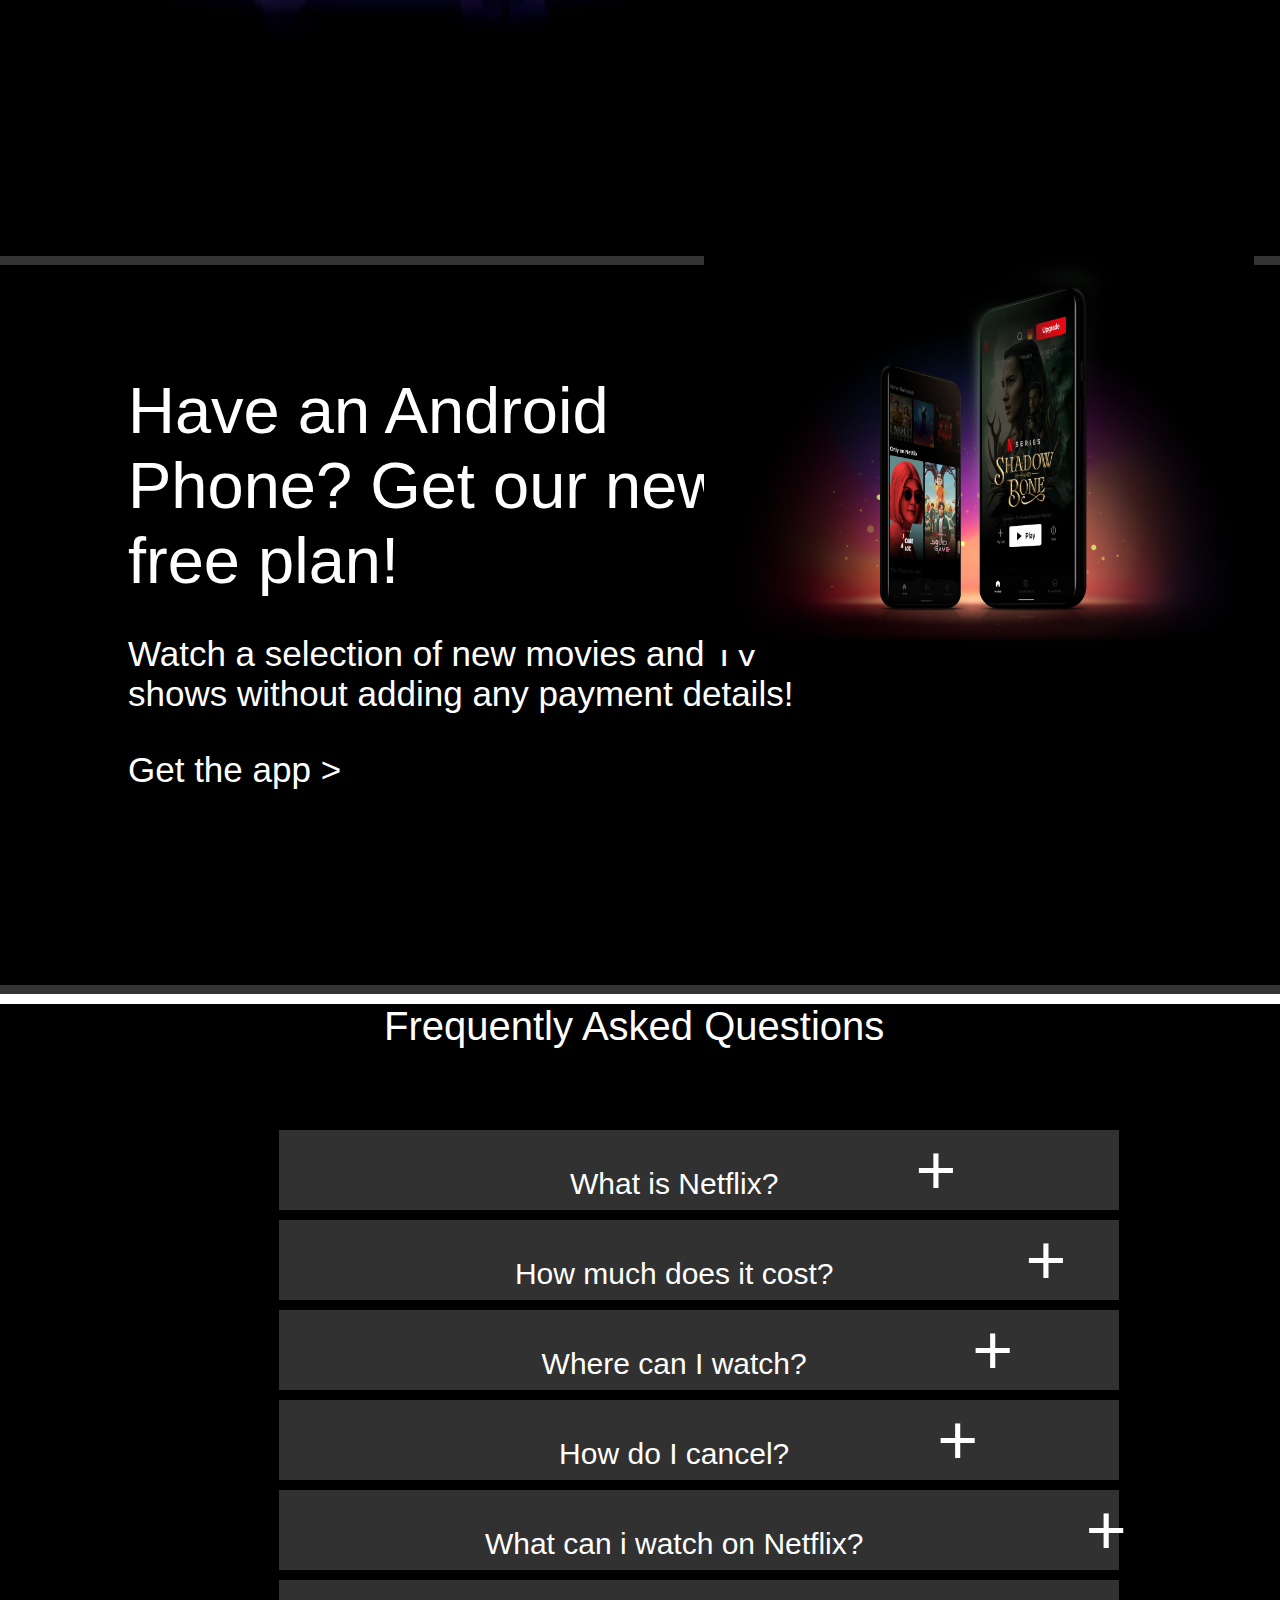
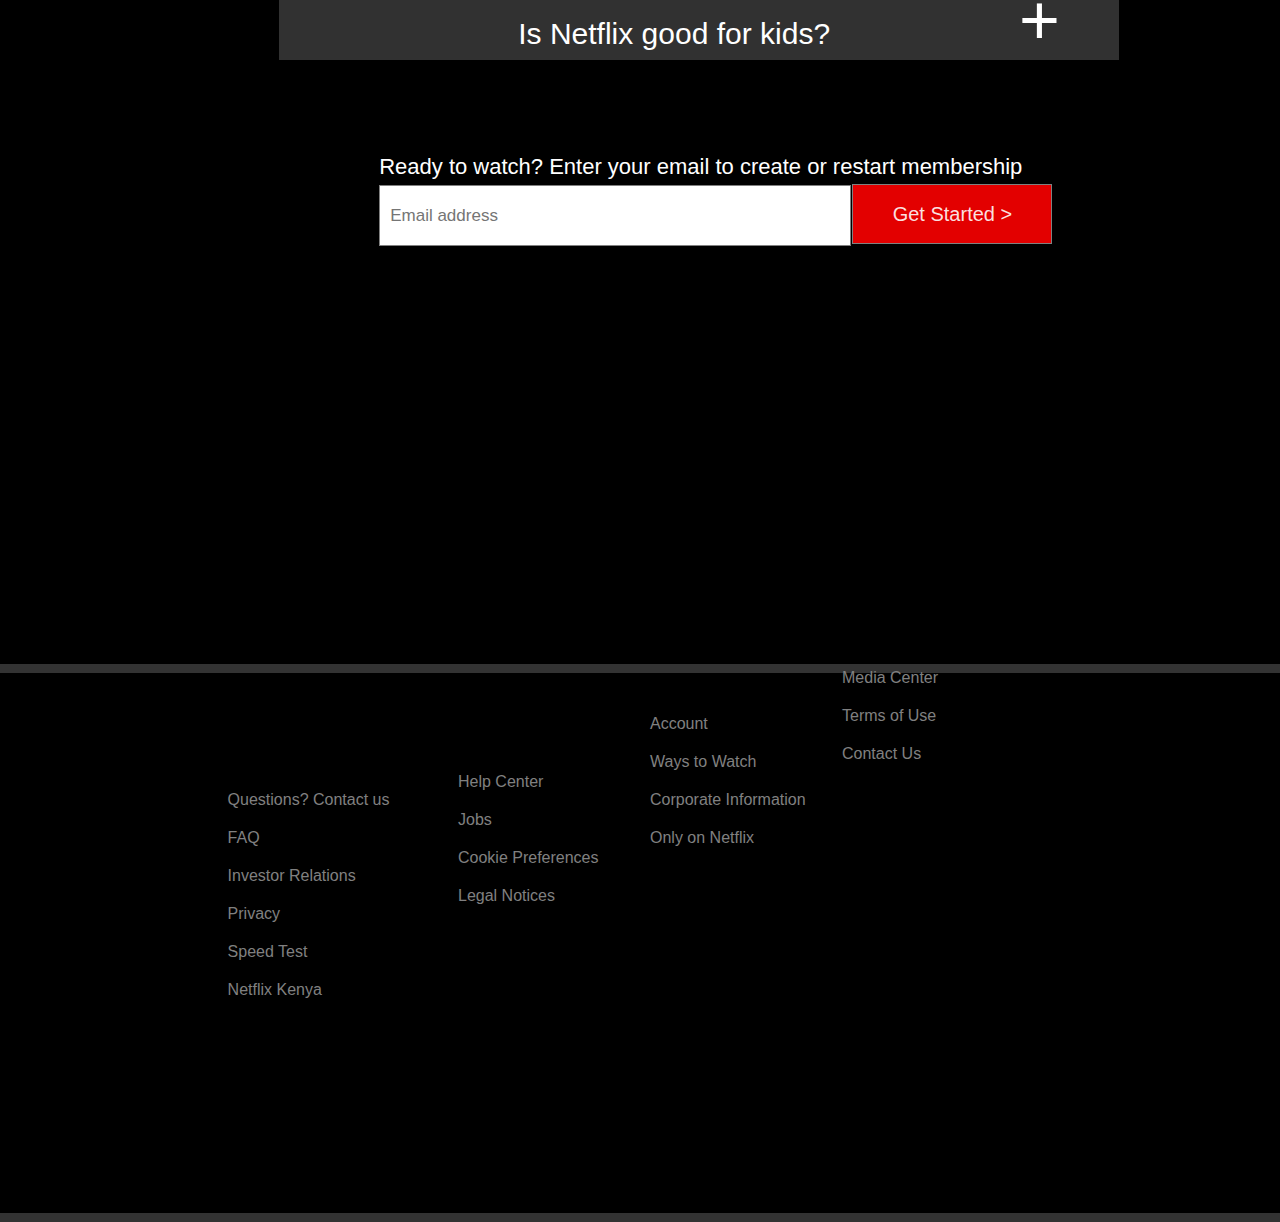
==== commit 5d433766: "styled the body" ====
--- a/index.html
+++ b/index.html
@@ -20,7 +20,7 @@
         placeholder="Email address"
         class="placeholder"
       />
-      <button class="get">Get Started ></button>
+      <button class="get">Get Started </button>
     </section>
     <hr />
     <section class="prt2">
@@ -79,7 +79,7 @@
       <p class="f"> Frequently Asked Questions</f>
         <nav class="open">
           <p>
-            What is Netflix? <span><button class="btn">+</button></span>
+            What is Netflix? <button class="btn">+</button>
             <button class="butn hidden">+</button>
           </p>
         </nav>
@@ -103,7 +103,7 @@
         </nav>
         <nav class="open">
           <p>
-            Where can I watch? <span><button class="btn">+</button></span>
+            Where can I watch? <button class="btn">+</button>
             <button class="butn hidden">+</button>
           </p>
         </nav>
@@ -116,7 +116,7 @@
         </nav>
 <nav class="open">
           <p>
-            How do I cancel? <span><button class="btn">+</button></span>
+            How do I cancel? <button class="btn">+</button>
             <button class="butn hidden">+</button>
           </p>
         </nav>
@@ -127,7 +127,7 @@
         </nav>
         <nav class="open">
           <p>
-            What can i watch on Netflix? <span><button class="btn">+</button></span>
+            What can i watch on Netflix? <button class="btn">+</button>
             <button class="butn hidden">+</button>
           </p>
         </nav>
@@ -138,7 +138,7 @@
         </nav>
         <nav class="open">
           <p>
-            Is Netflix good for kids? <span><button class="btn">+</button></span>
+            Is Netflix good for kids? <button class="btn">+</button>
             <button class="butn hidden">+</button>
           </p>
         </nav>
--- a/style.css
+++ b/style.css
@@ -25,7 +25,7 @@
   top: -80px;
   left: 90%;
 
-  color: #fff;
+  color: rgb(255, 255, 255);
   width: 90px;
   height: 40px;
 
@@ -43,15 +43,16 @@
 }
 .intro {
   height: 100vh;
-  background: url("https://assets.nflxext.com/ffe/siteui/vlv3/e89c9679-2f5f-491d-924c-c58924a8ee4b/4934d81e-fd30-44e4-8532-34e4f51f0289/KE-en-20221121-popsignuptwoweeks-perspective_alpha_website_small.jpg");
+
+  background-image: url("https://assets.nflxext.com/ffe/siteui/vlv3/e89c9679-2f5f-491d-924c-c58924a8ee4b/4934d81e-fd30-44e4-8532-34e4f51f0289/KE-en-20221121-popsignuptwoweeks-perspective_alpha_website_small.jpg");
   background-size: cover;
-  background-color: rgb(15, 1, 1);
+  background-color: rgb(0, 0, 0, 0.4);
   /* overflow-x: hidden; */
 }
 .intro p {
   text-align: center;
 
-  color: #fff;
+  color: rgb(255, 255, 255);
 }
 .p1 {
   position: relative;
@@ -124,7 +125,7 @@
 .prt2 p {
   position: relative;
   left: 7%;
-  color: #fff;
+  color: rgb(255, 255, 255);
 }
 .p5 {
   position: relative;
@@ -330,14 +331,13 @@
   top: 10%;
   width: 800px;
   height: 80px;
-  justify-content: center;
-  align-items: center;
+
+  display: grid;
+  place-items: center;
   font-size: 30px;
   color: #fff;
   background: rgb(49, 49, 49);
   margin: 10px;
-  text-align: 10px 20px;
-  padding-top: 10px;
 }
 .it {
   position: relative;
@@ -446,11 +446,13 @@
 .btn {
   font-weight: 1px;
 }
-.video{
-  position:relative;
-  left:35%;
-  height:400px;
-  width:500px;
-  bottom:120px;
-  display:inline-block;
-}+video {
+  position: relative;
+  left: 25.8%;
+  height: 460px;
+  width: 368px;
+  bottom: 100px;
+}
+@media screen {
+  display: flex;
+}
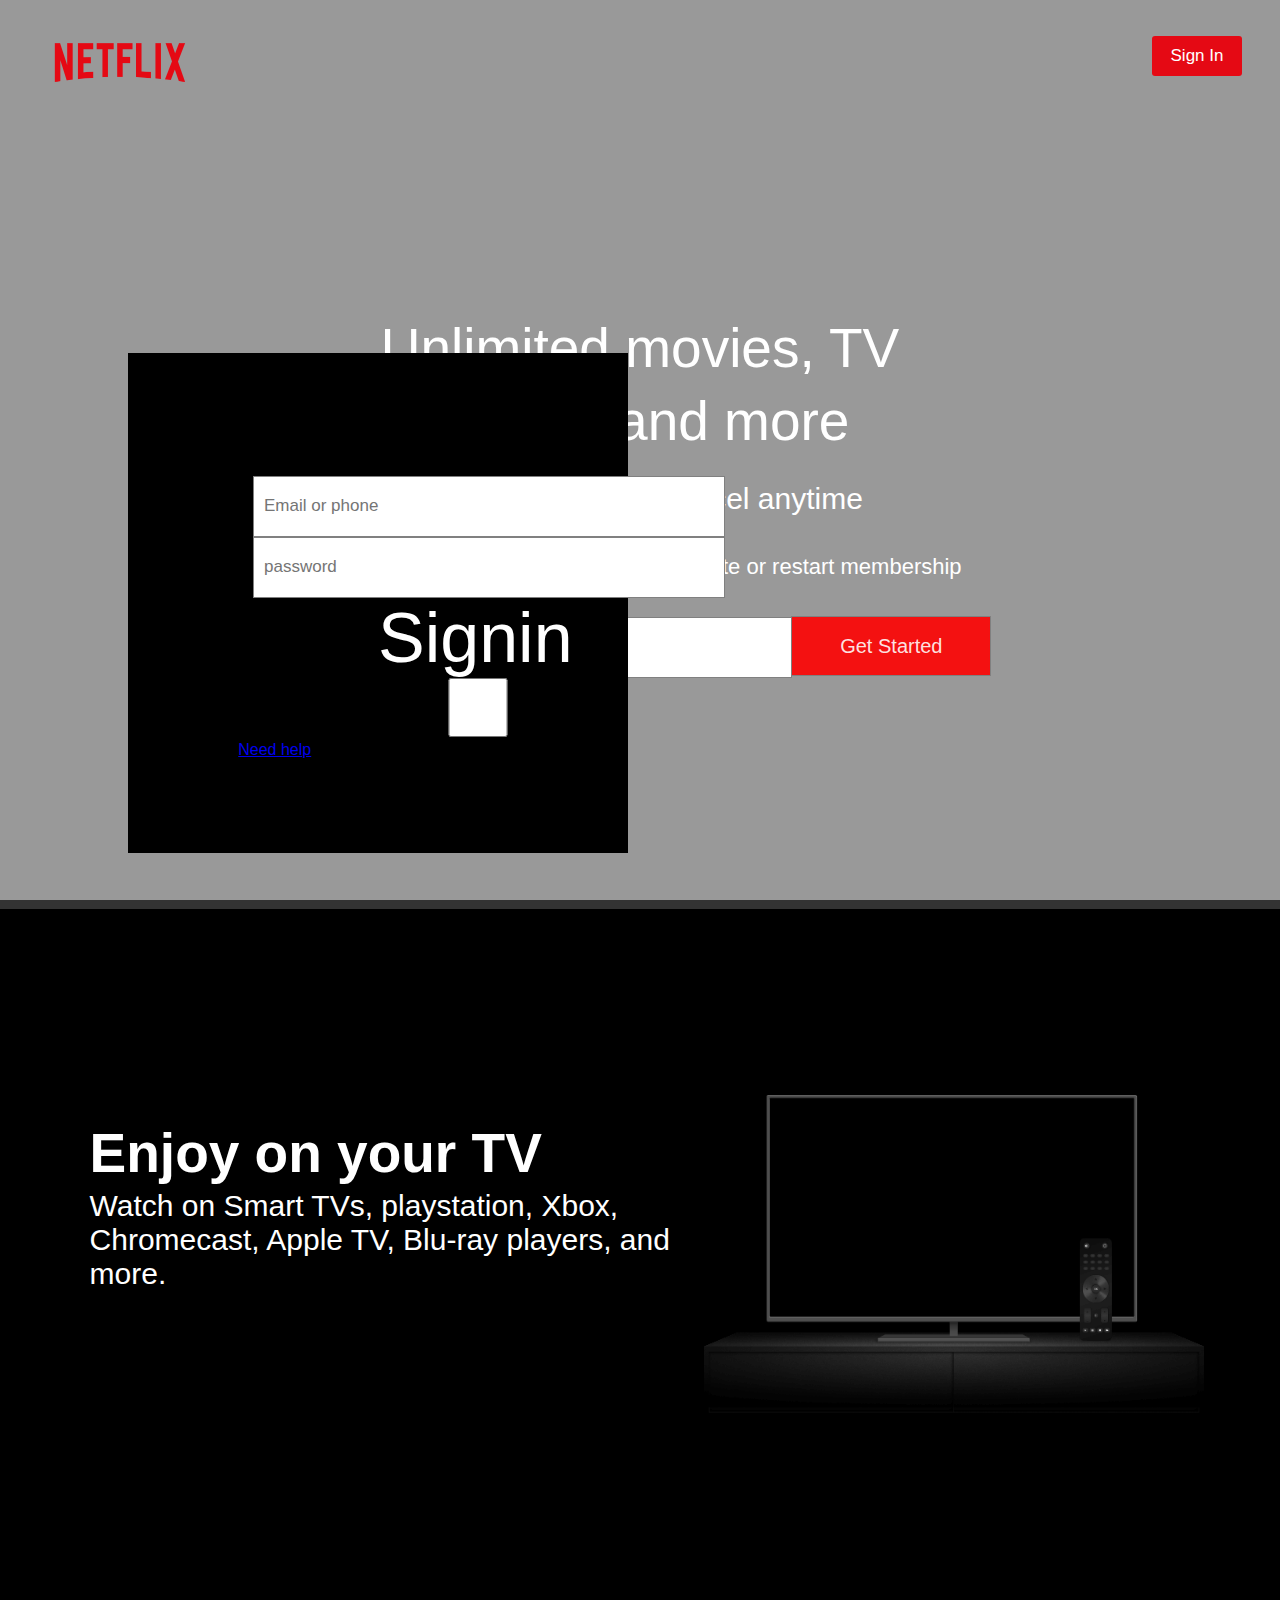
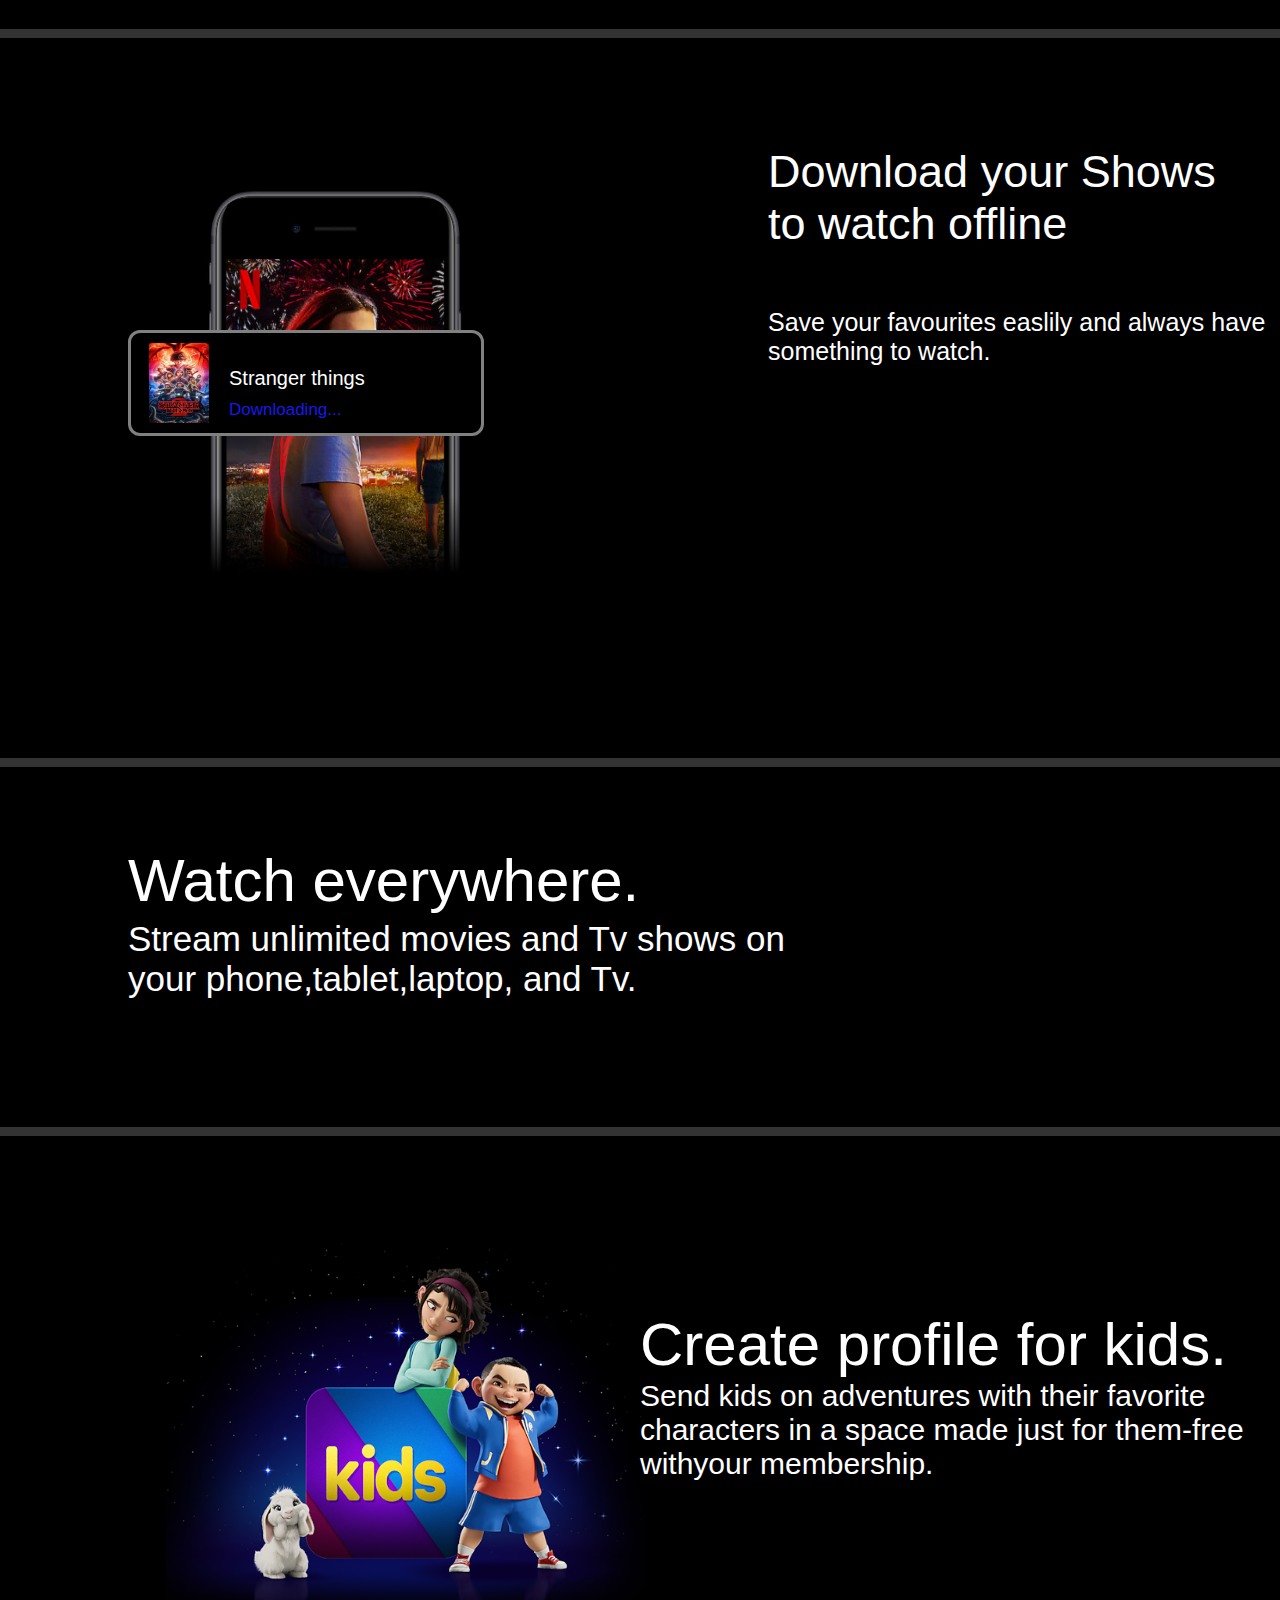
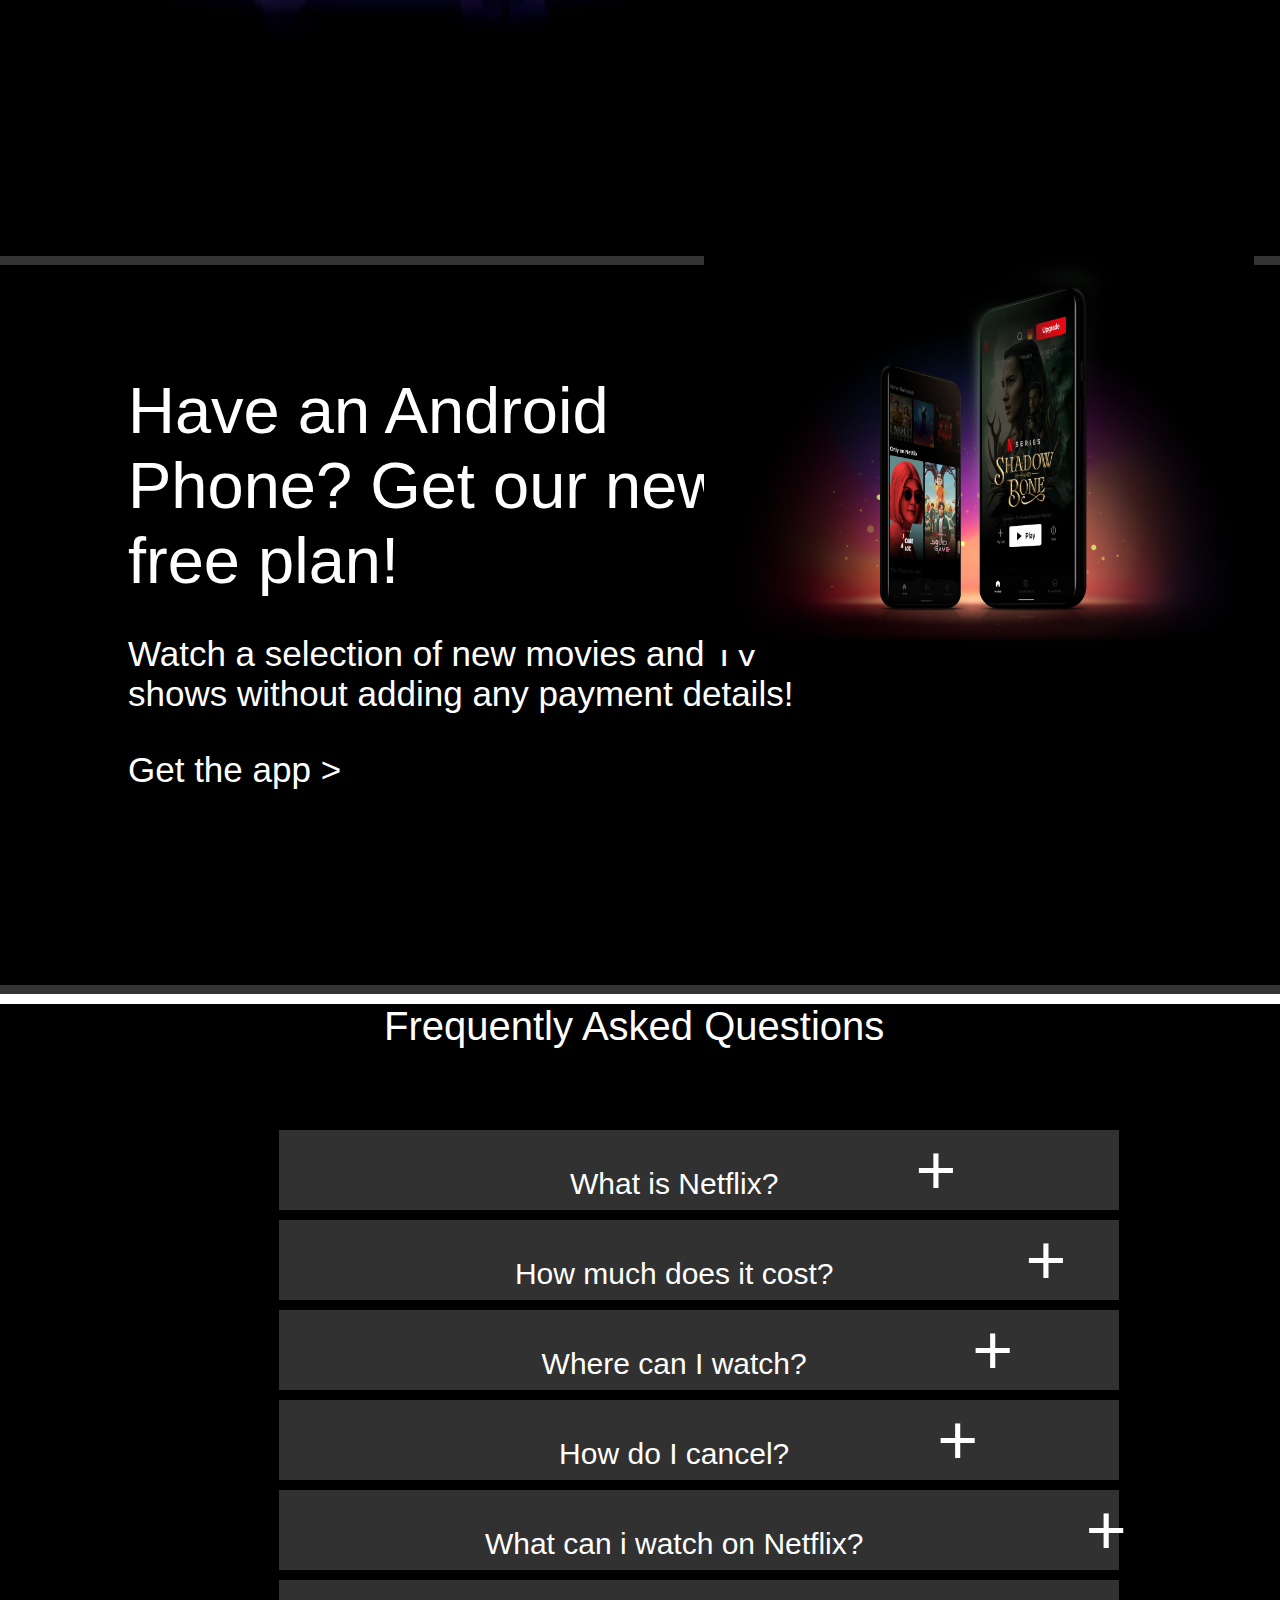
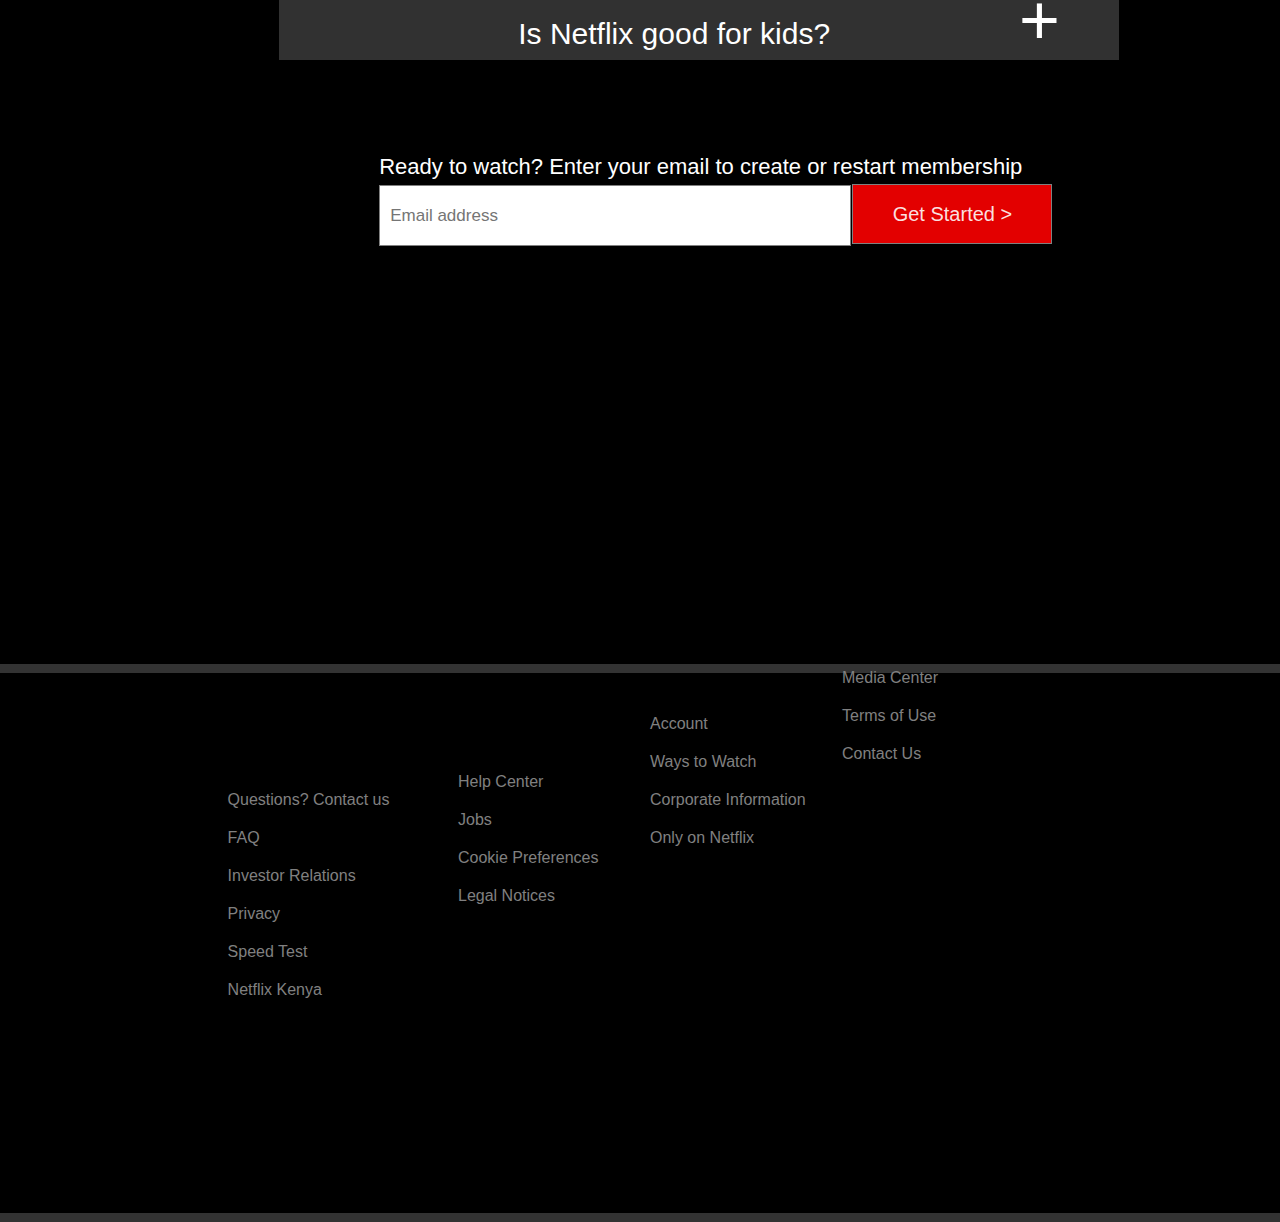
==== commit 87a57d91: "did a change" ====
--- a/index.html
+++ b/index.html
@@ -20,7 +20,17 @@
         placeholder="Email address"
         class="placeholder"
       />
+      
       <button class="get">Get Started </button>
+      <div class="sign">
+        <form>
+          <h2>Signin</h2>
+          <input type="email" placeholder="Email or phone">
+          <input type="password" placeholder="password">
+          <button>Signin</button>
+          <input type="checkbox">Remember me <span><a href="#">Need help</a></span>
+        </form>
+      </div>
     </section>
     <hr />
     <section class="prt2">
--- a/style.css
+++ b/style.css
@@ -453,6 +453,13 @@
   width: 368px;
   bottom: 100px;
 }
-@media screen {
-  display: flex;
-}
+.sign {
+  width: 500px;
+  height: 500px;
+  background: black;
+  position: relative;
+  left: 10%;
+  bottom: 100px;
+  display: grid;
+  place-items: center;
+}
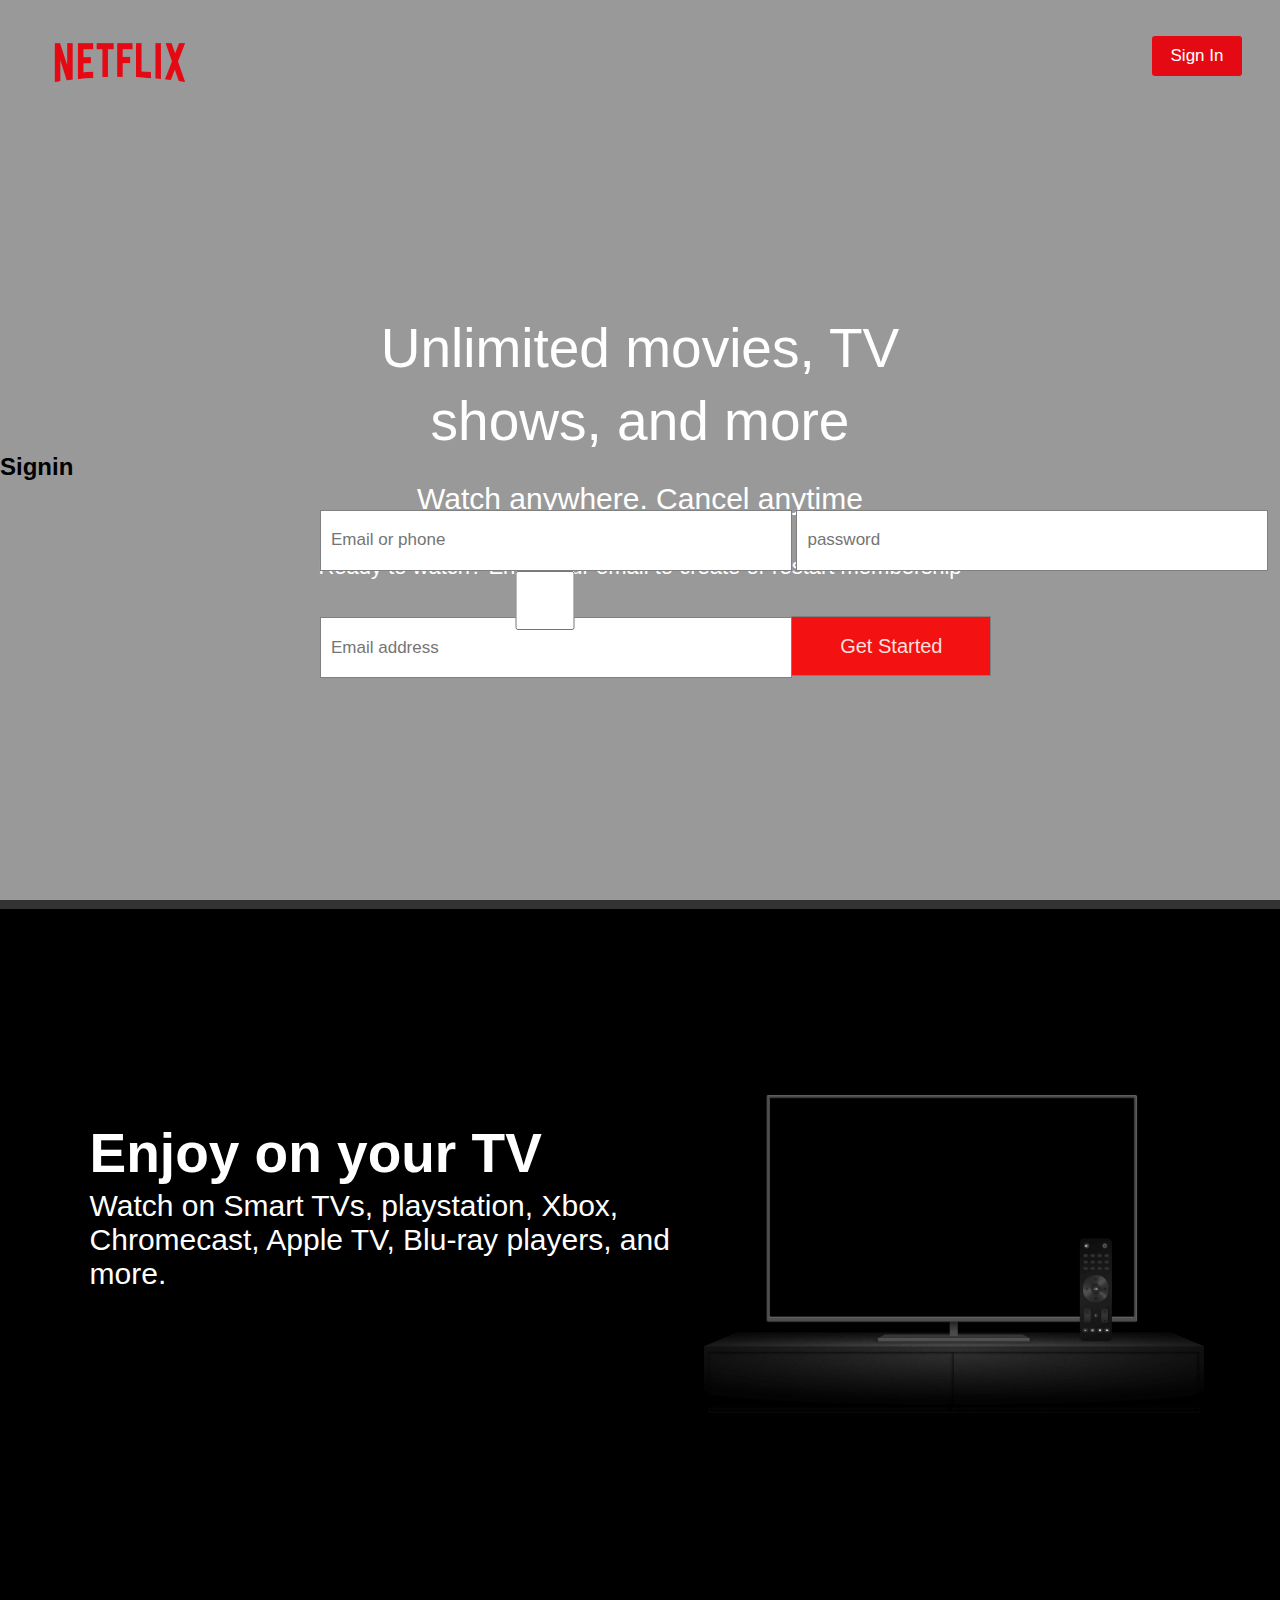
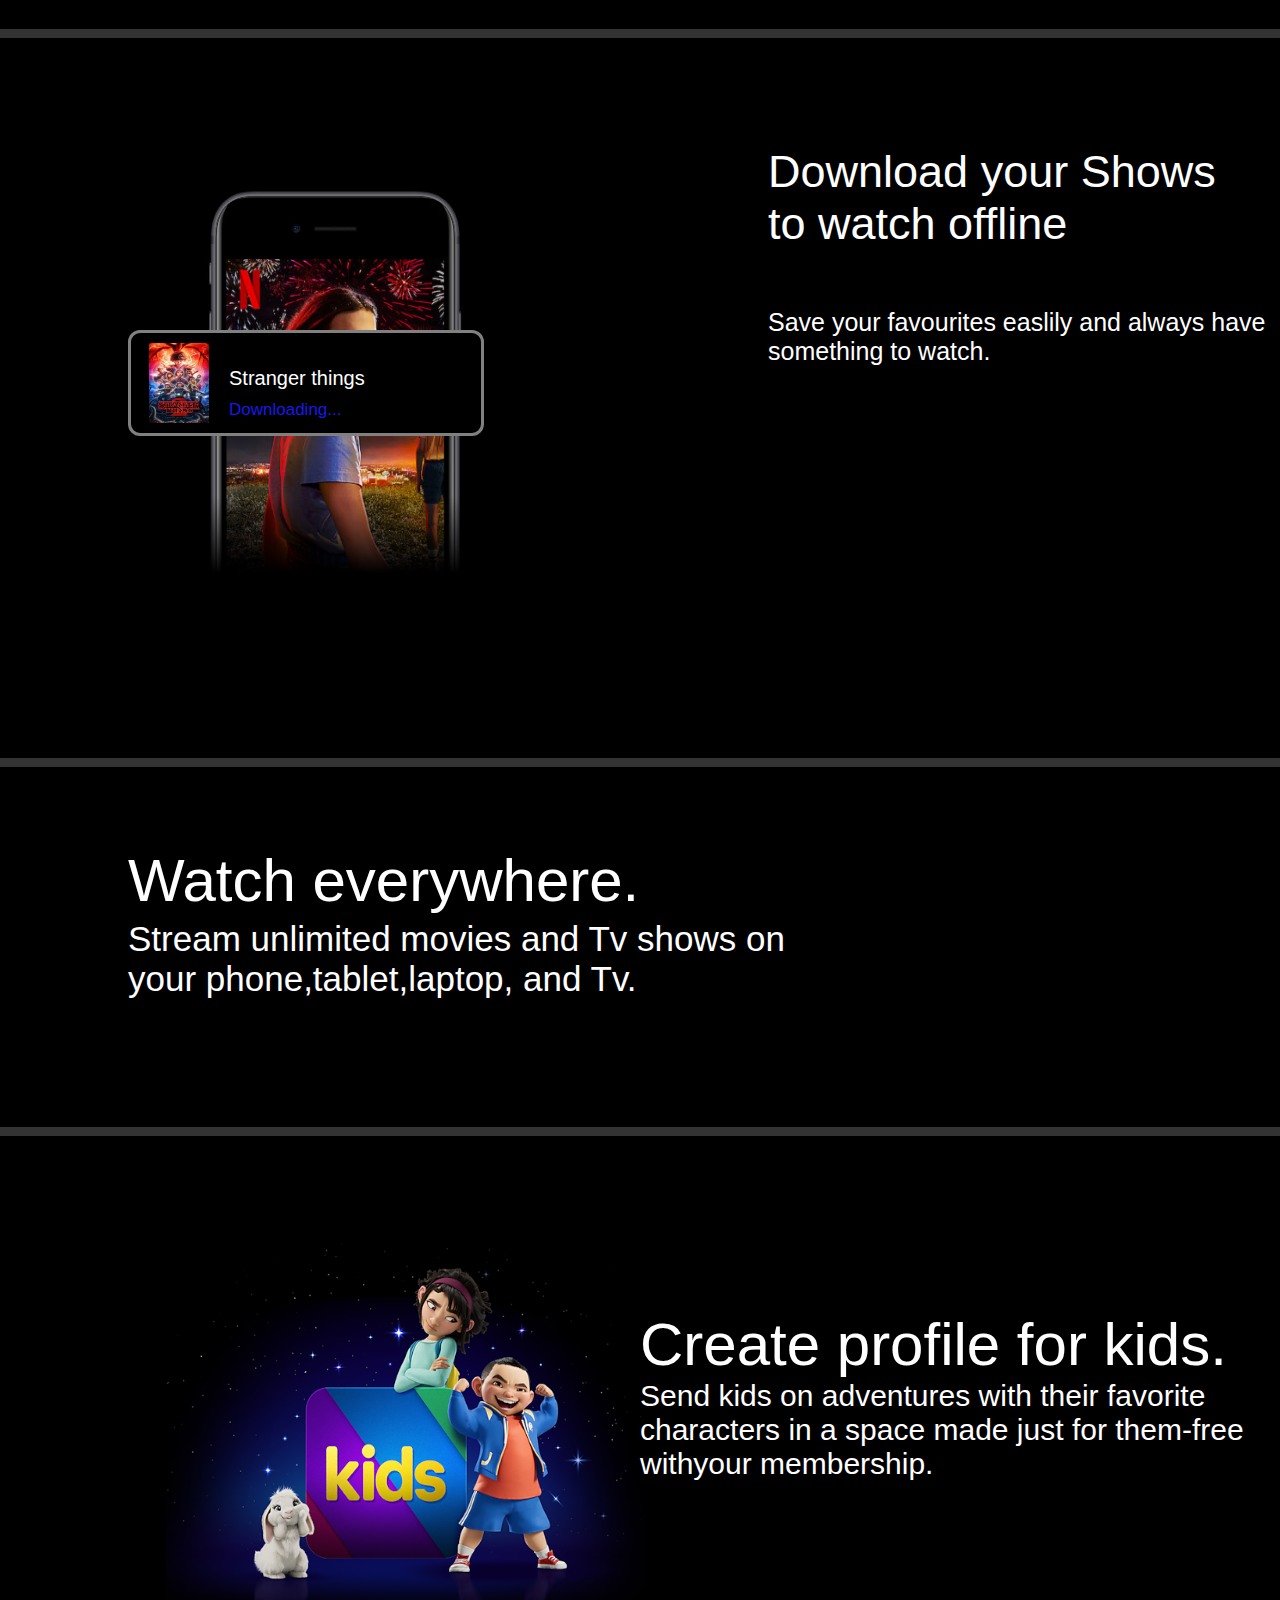
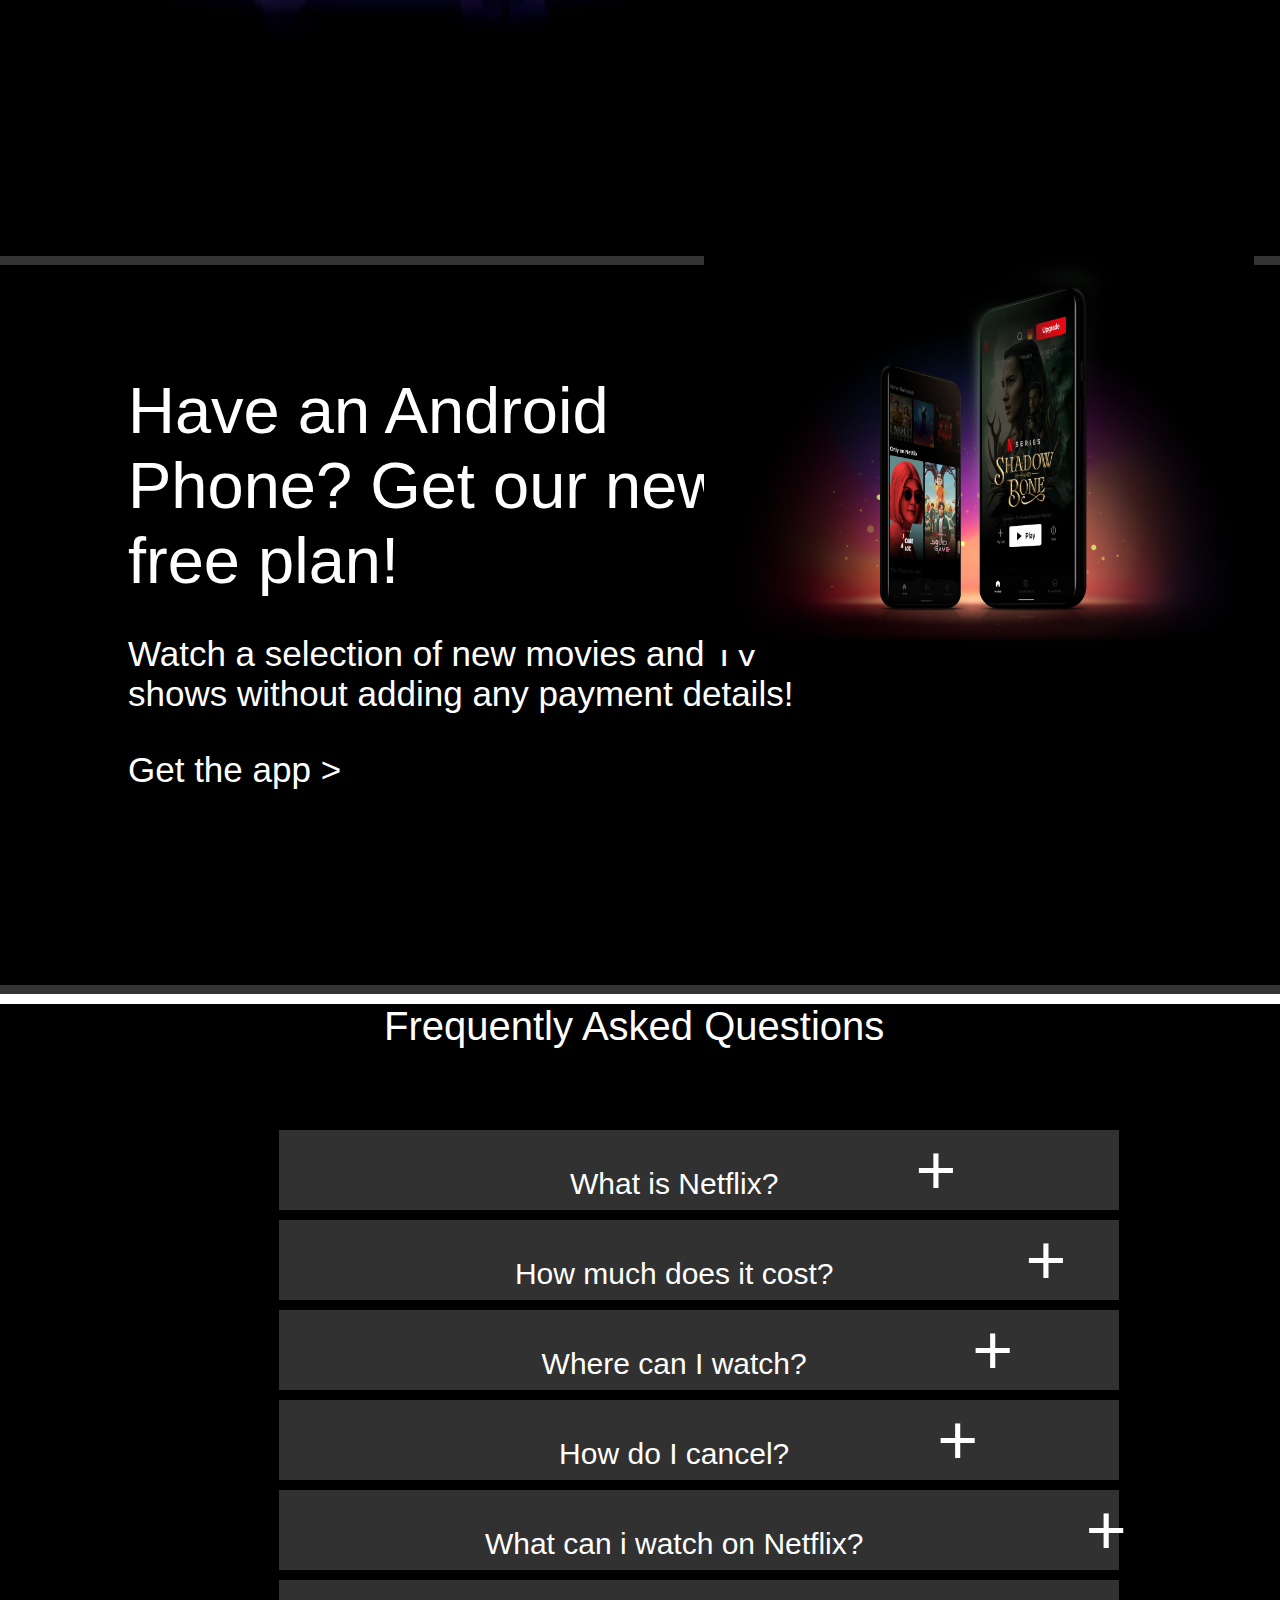
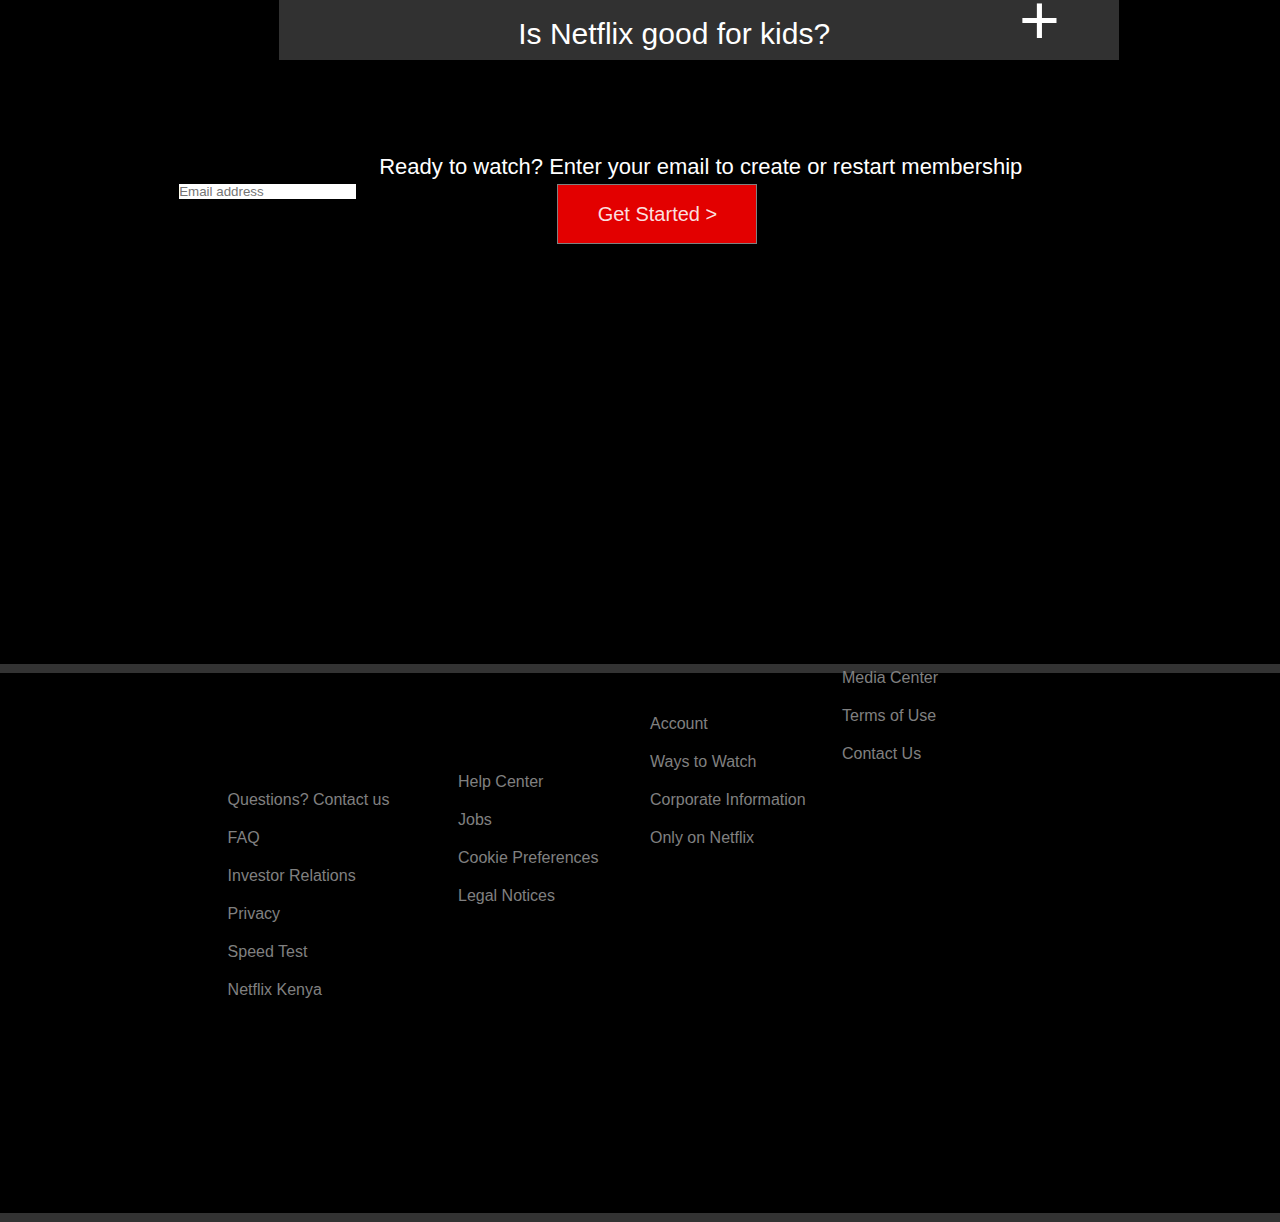
==== commit 1987b45b: "one chnge on 7th dec 22" ====
--- a/index.html
+++ b/index.html
@@ -22,15 +22,15 @@
       />
       
       <button class="get">Get Started </button>
-      <div class="sign">
-        <form>
+      
+        <form class="sign">
           <h2>Signin</h2>
           <input type="email" placeholder="Email or phone">
           <input type="password" placeholder="password">
           <button>Signin</button>
           <input type="checkbox">Remember me <span><a href="#">Need help</a></span>
         </form>
-      </div>
+  
     </section>
     <hr />
     <section class="prt2">
--- a/style.css
+++ b/style.css
@@ -101,7 +101,7 @@
 .get:hover {
   background-color: rgb(255, 0, 0);
 }
-input {
+.intro input {
   padding: 0px 10px;
   position: relative;
   left: 25%;
@@ -453,13 +453,12 @@
   width: 368px;
   bottom: 100px;
 }
-.sign {
+/*.sign {
   width: 500px;
-  height: 500px;
-  background: black;
-  position: relative;
-  left: 10%;
-  bottom: 100px;
-  display: grid;
-  place-items: center;
-}
+  height: 400px;
+  background: black;
+  position: relative;
+  left: 30%;
+  top: 100px;
+
+  place-items: center;}*/
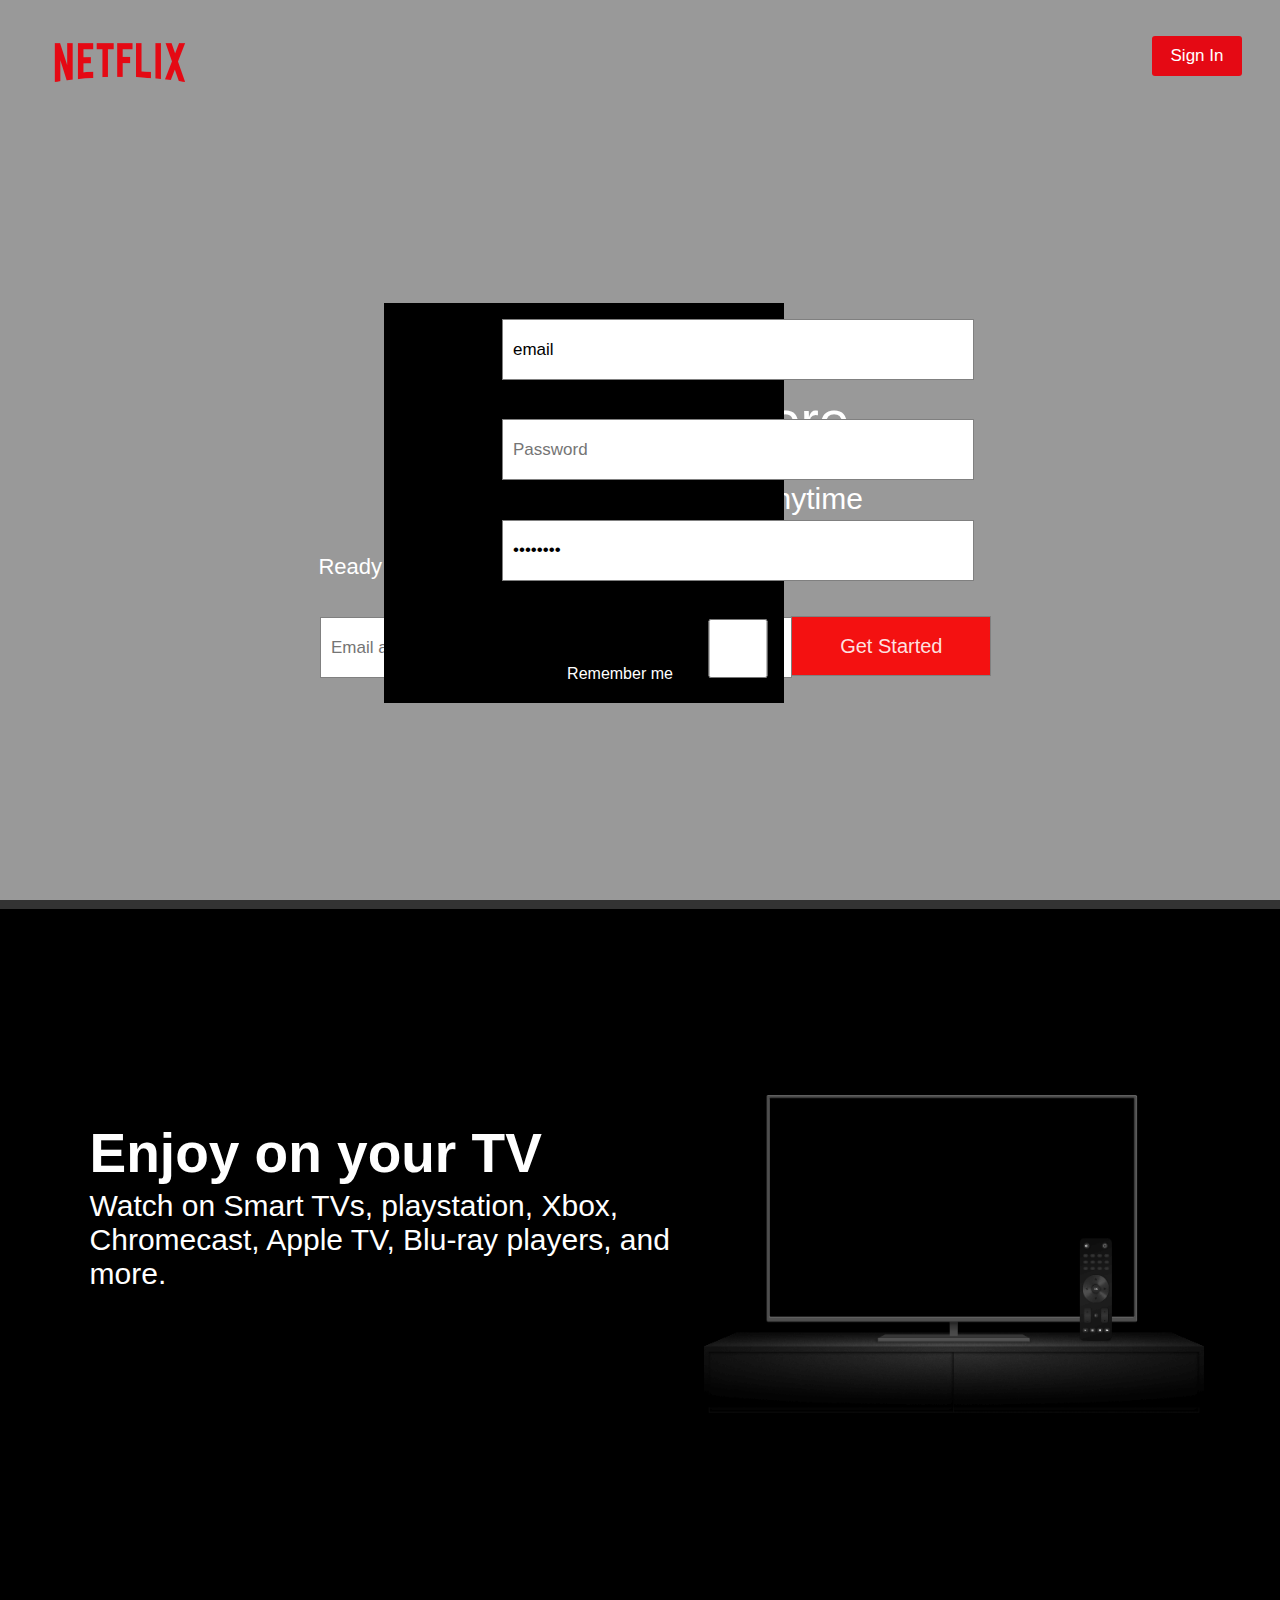
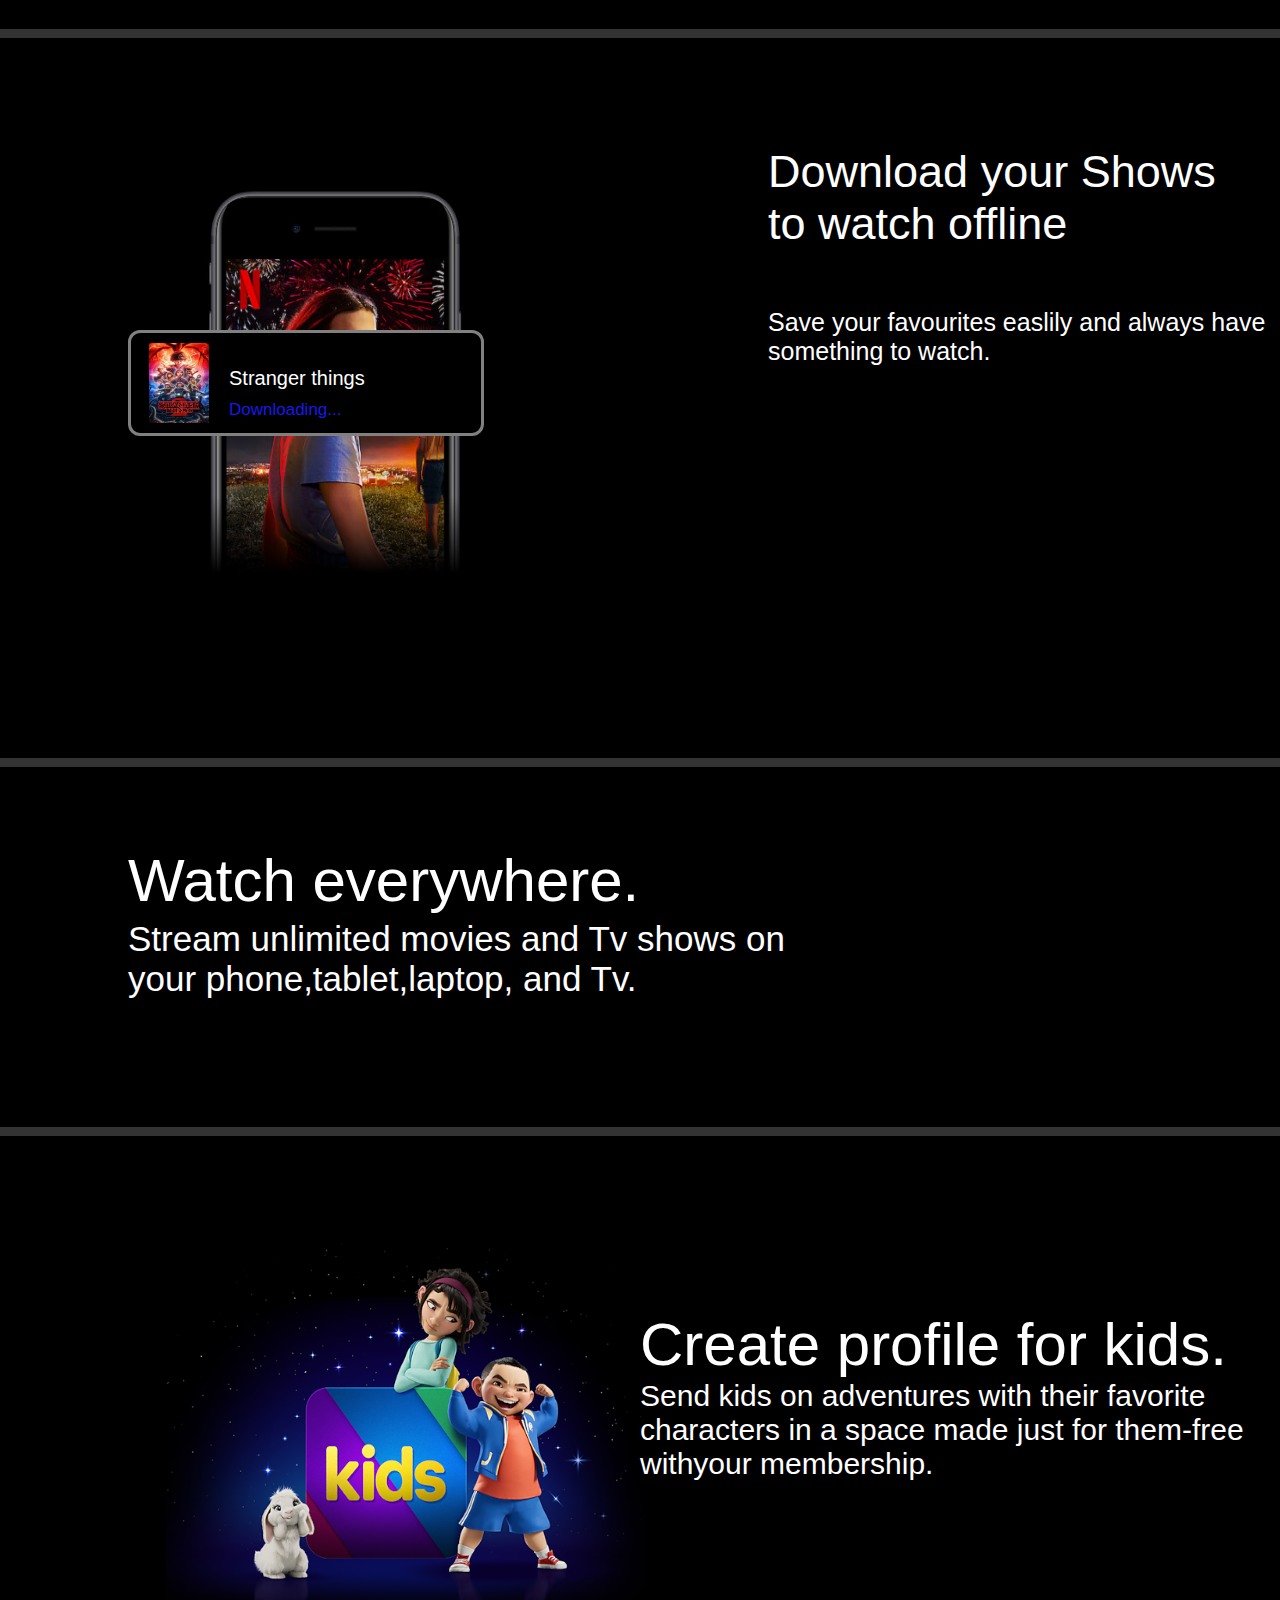
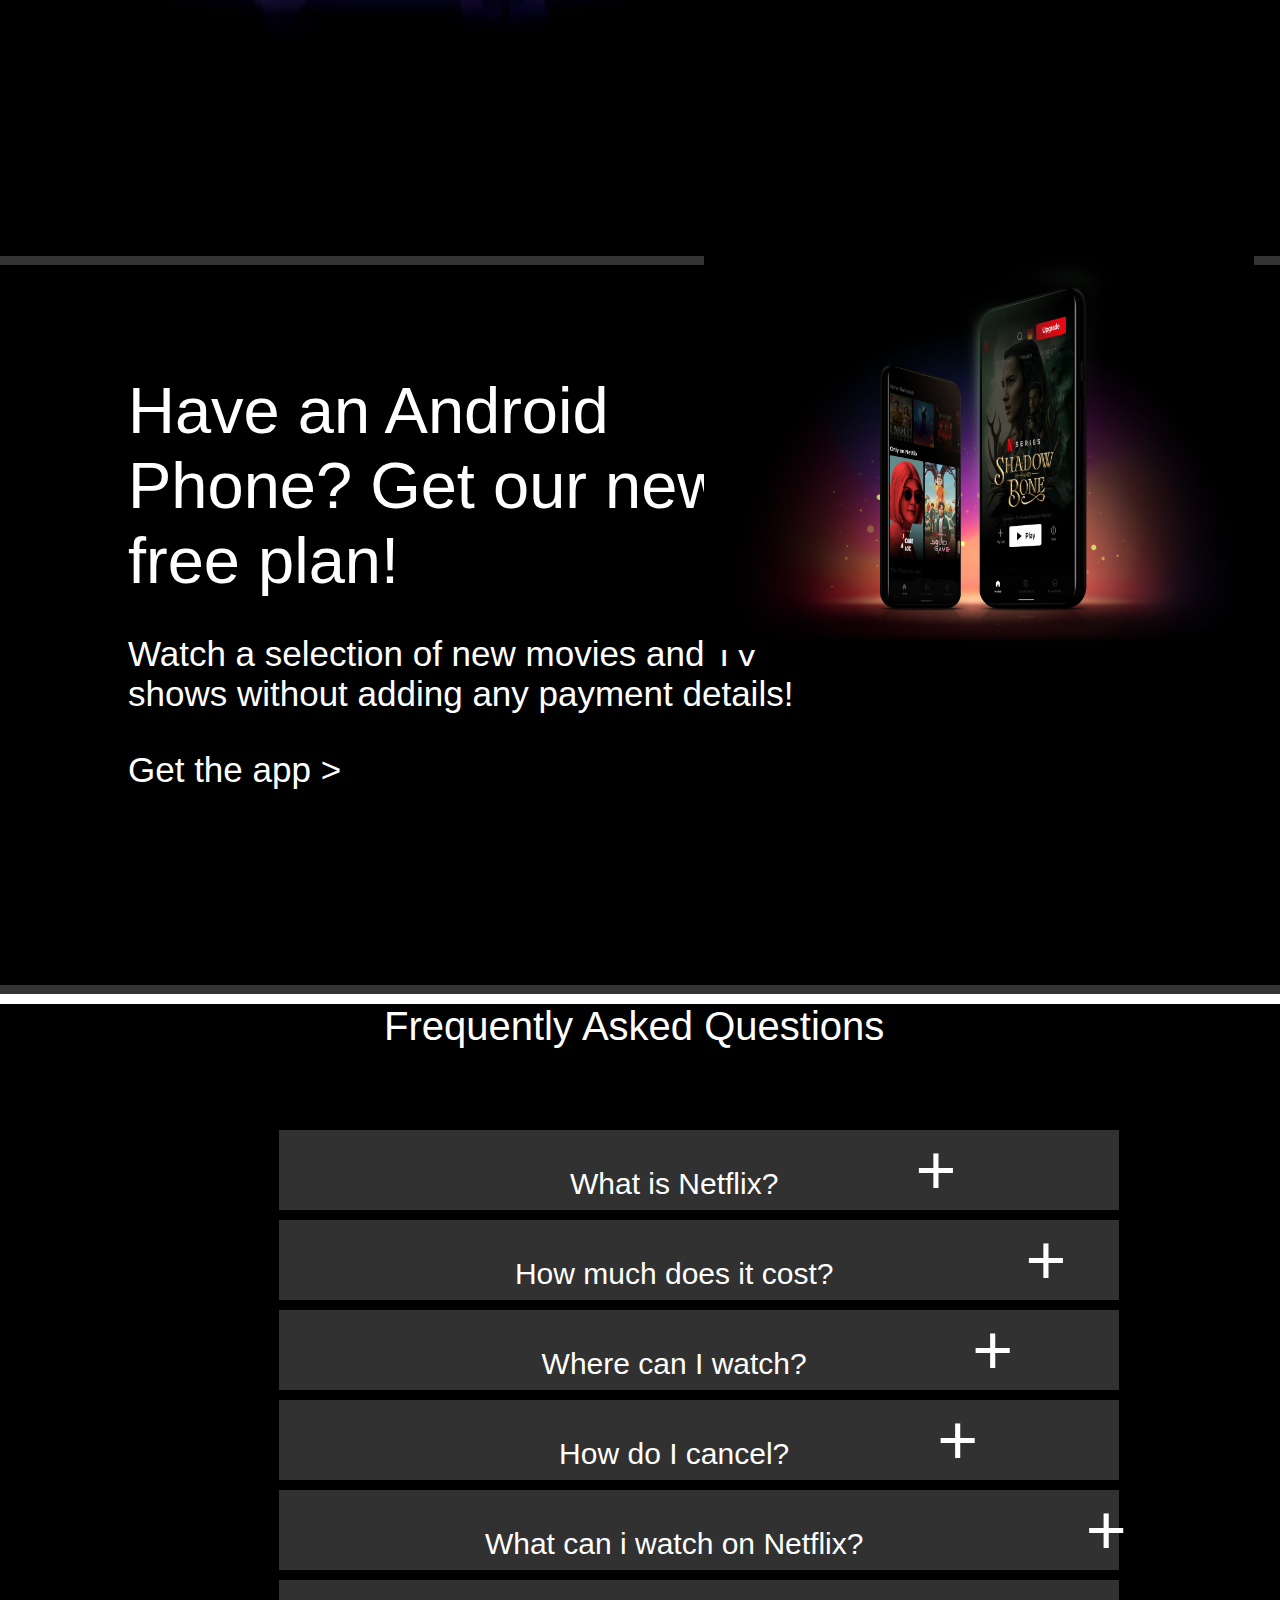
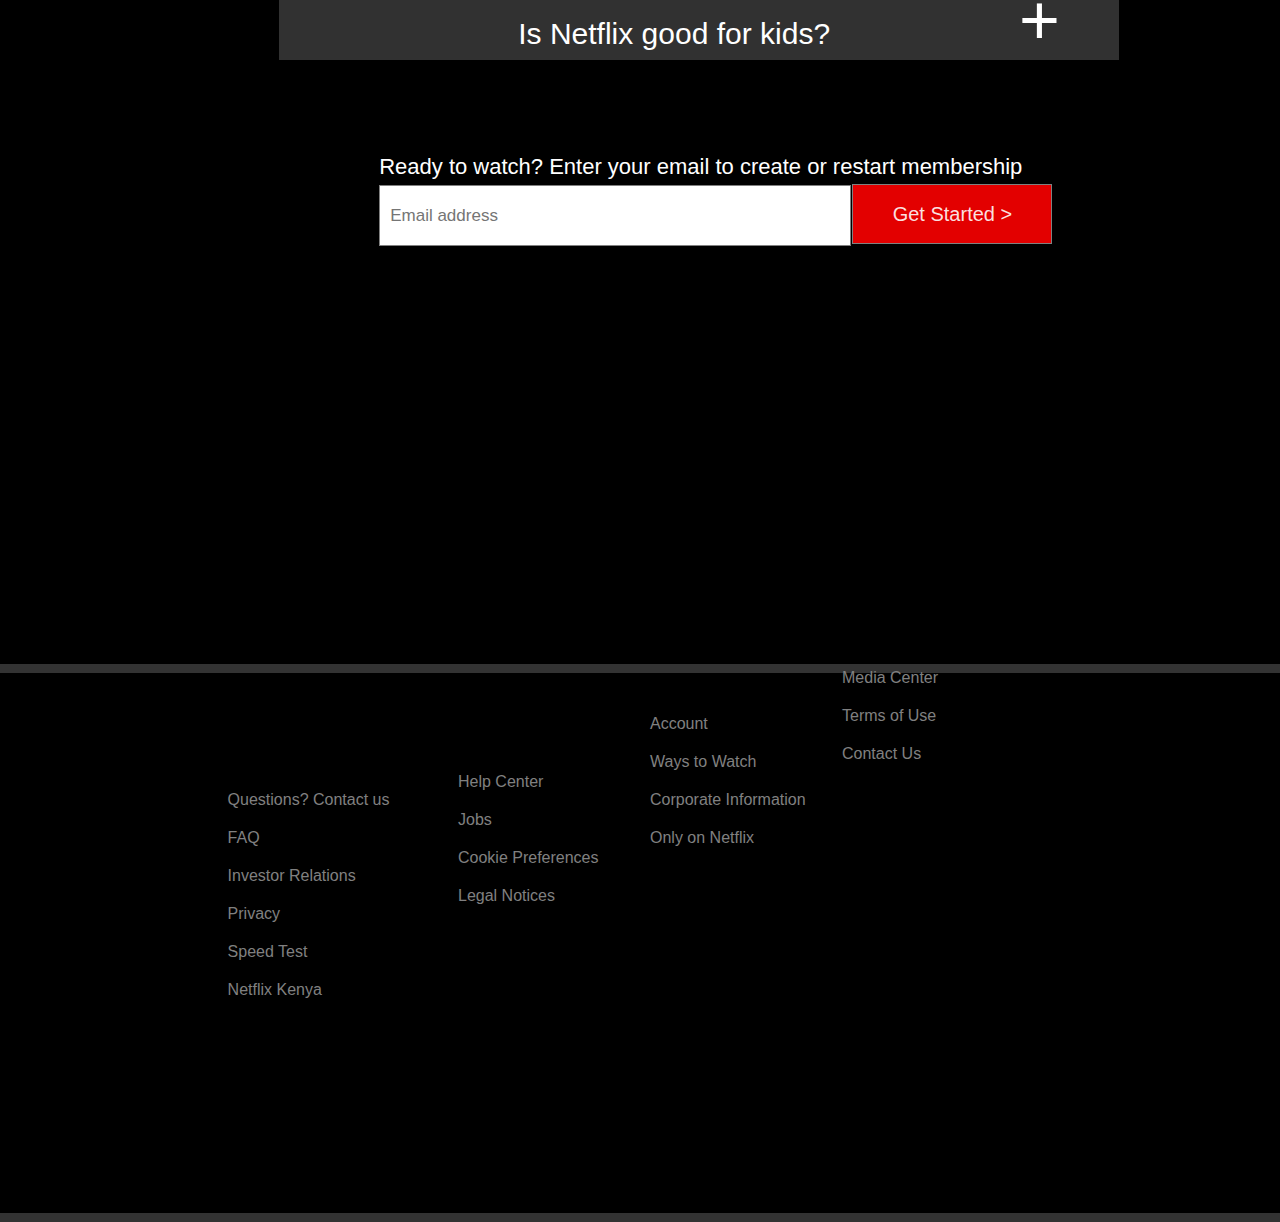
==== commit c8cec4b3: "made a change o 8th dec 22" ====
--- a/index.html
+++ b/index.html
@@ -23,13 +23,12 @@
       
       <button class="get">Get Started </button>
       
-        <form class="sign">
-          <h2>Signin</h2>
-          <input type="email" placeholder="Email or phone">
-          <input type="password" placeholder="password">
-          <button>Signin</button>
-          <input type="checkbox">Remember me <span><a href="#">Need help</a></span>
-        </form>
+      <form action="" class="form">
+        <input type="email" value="email" placeholder="Email address" /><br><br>
+        <input type="password" placeholder="Password"><br><br>
+        <input type="password" value="password" placeholder="Confirm Password"/><br><br>
+        <input type="checkbox" value="checkbox"/> <p>Remember me</p><br>
+      </form>
   
     </section>
     <hr />
--- a/style.css
+++ b/style.css
@@ -101,7 +101,7 @@
 .get:hover {
   background-color: rgb(255, 0, 0);
 }
-.intro input {
+input {
   padding: 0px 10px;
   position: relative;
   left: 25%;
@@ -453,12 +453,19 @@
   width: 368px;
   bottom: 100px;
 }
-/*.sign {
-  width: 500px;
+.form {
+  width: 400px;
   height: 400px;
   background: black;
   position: relative;
   left: 30%;
-  top: 100px;
-
-  place-items: center;}*/
+  top: -150px;
+
+  place-items: center;
+  display: grid;
+  place-items: center;
+}
+.form [input] {
+  width: 80px;
+  height: 30px;
+}
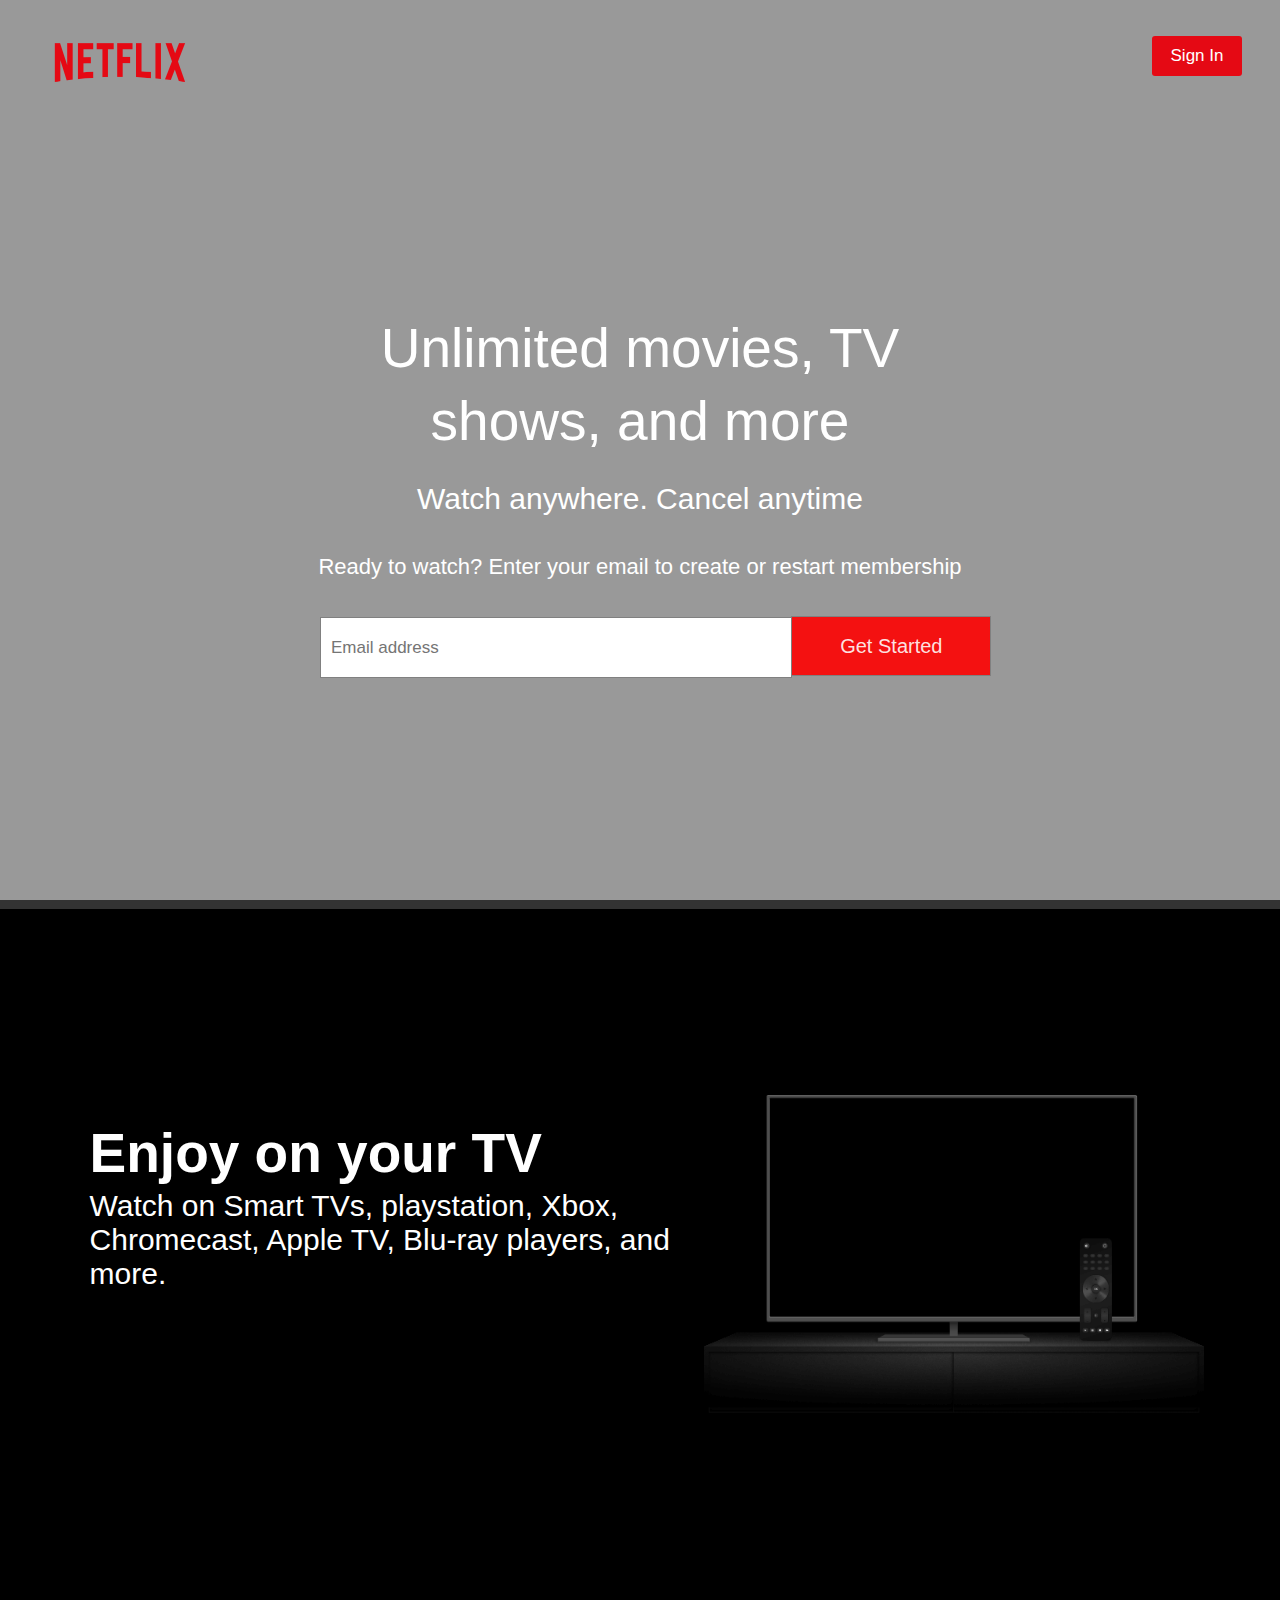
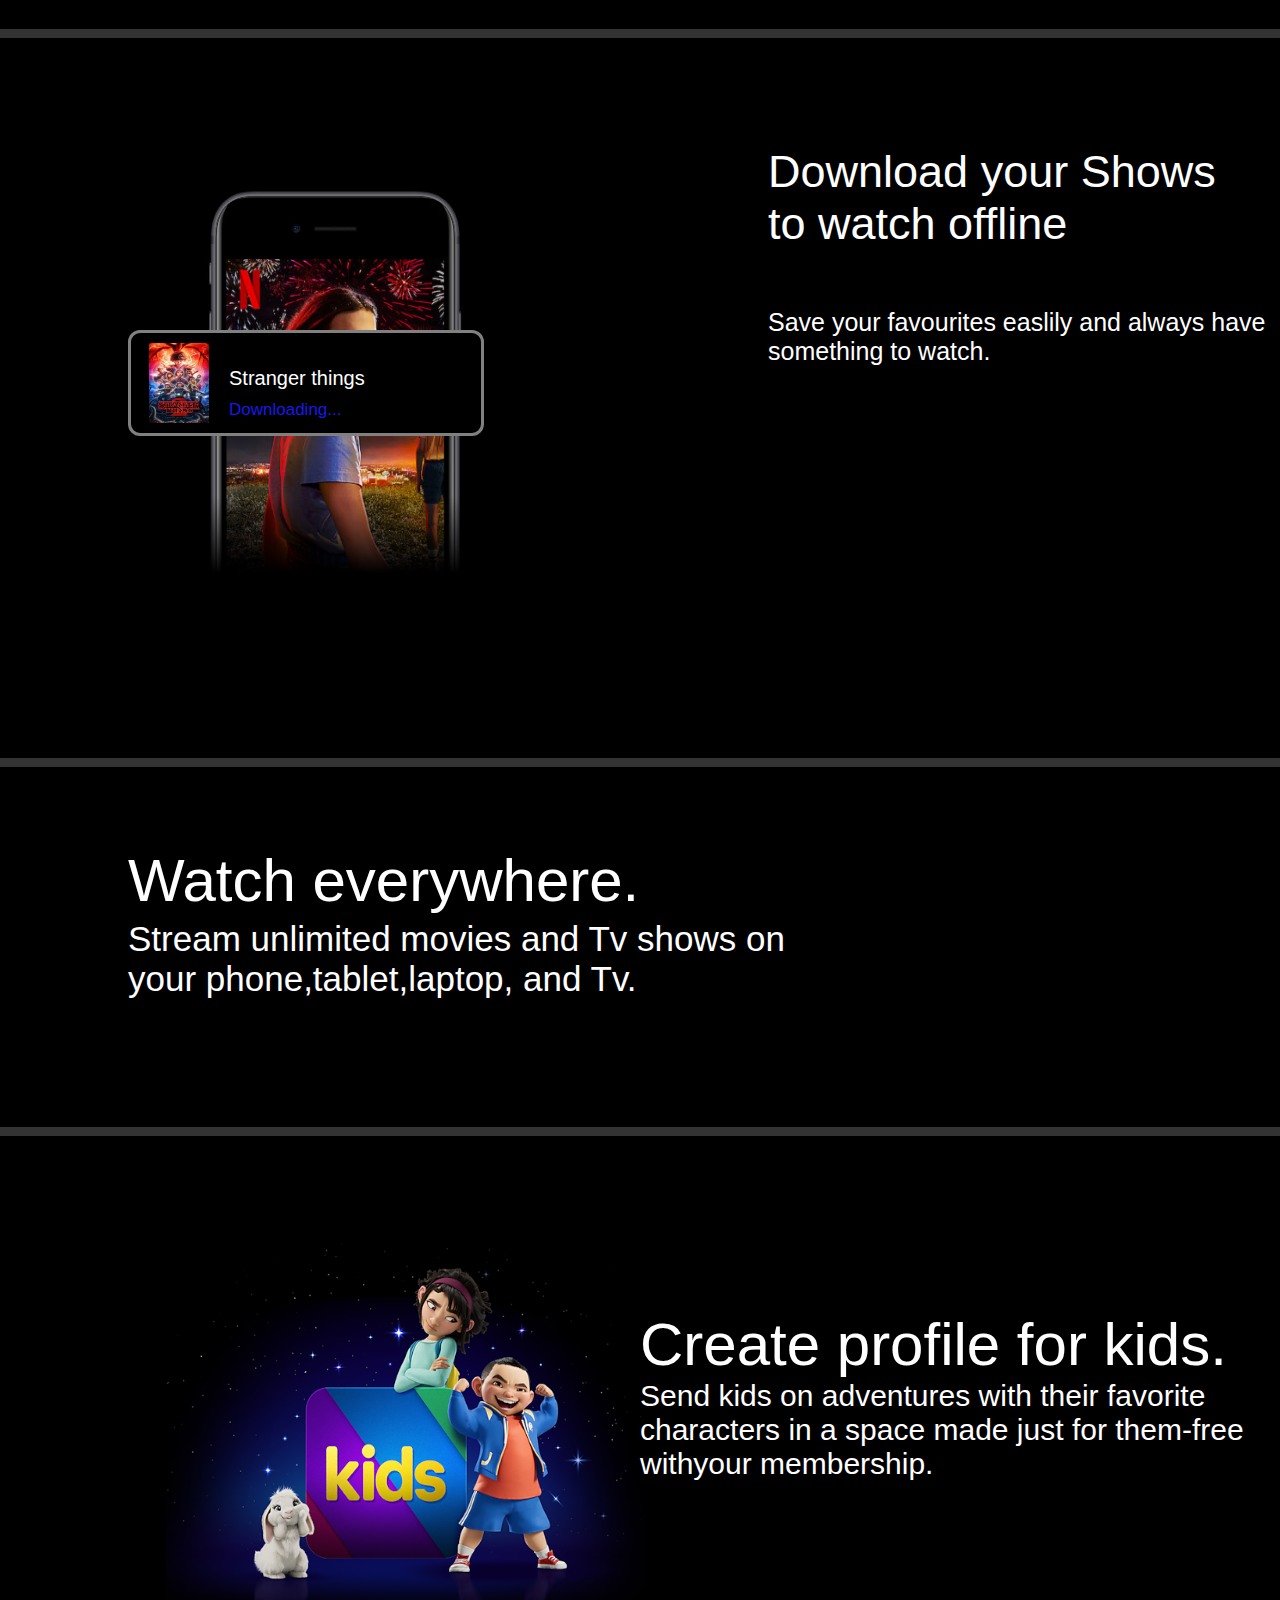
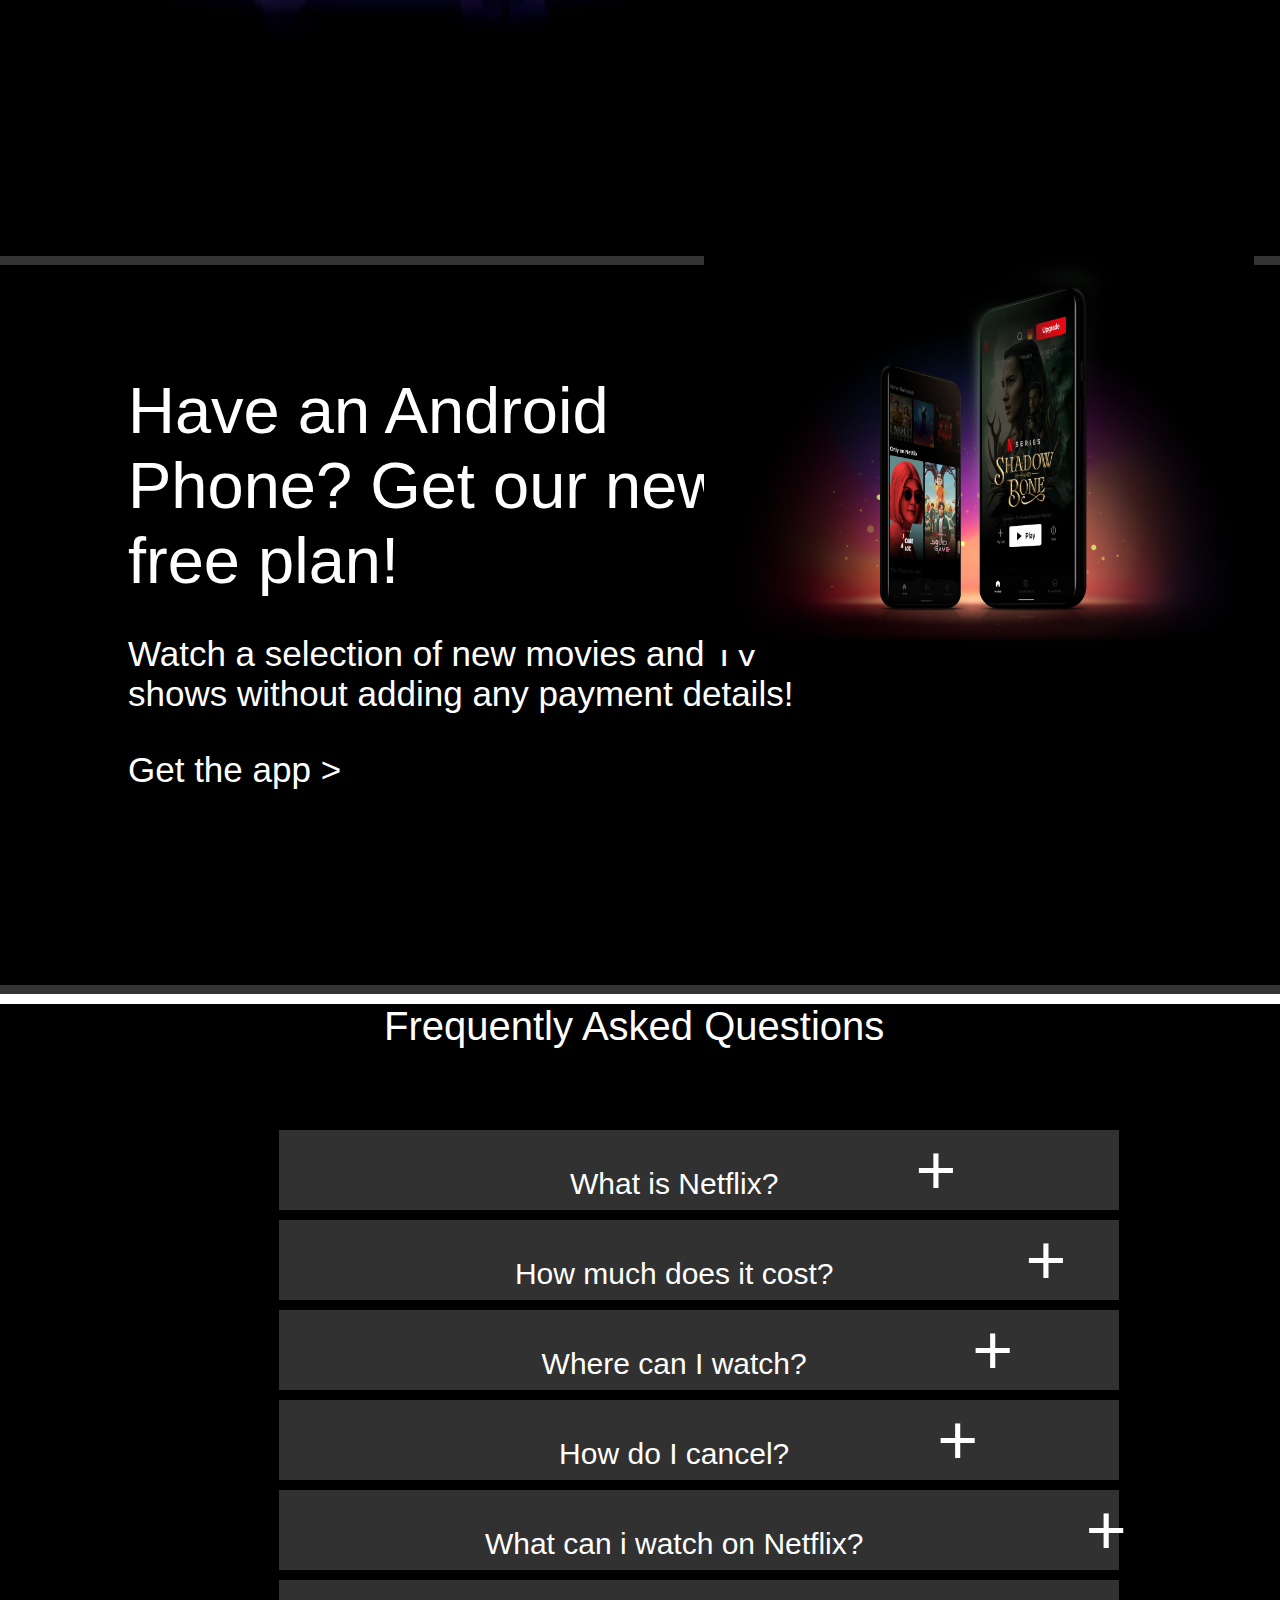
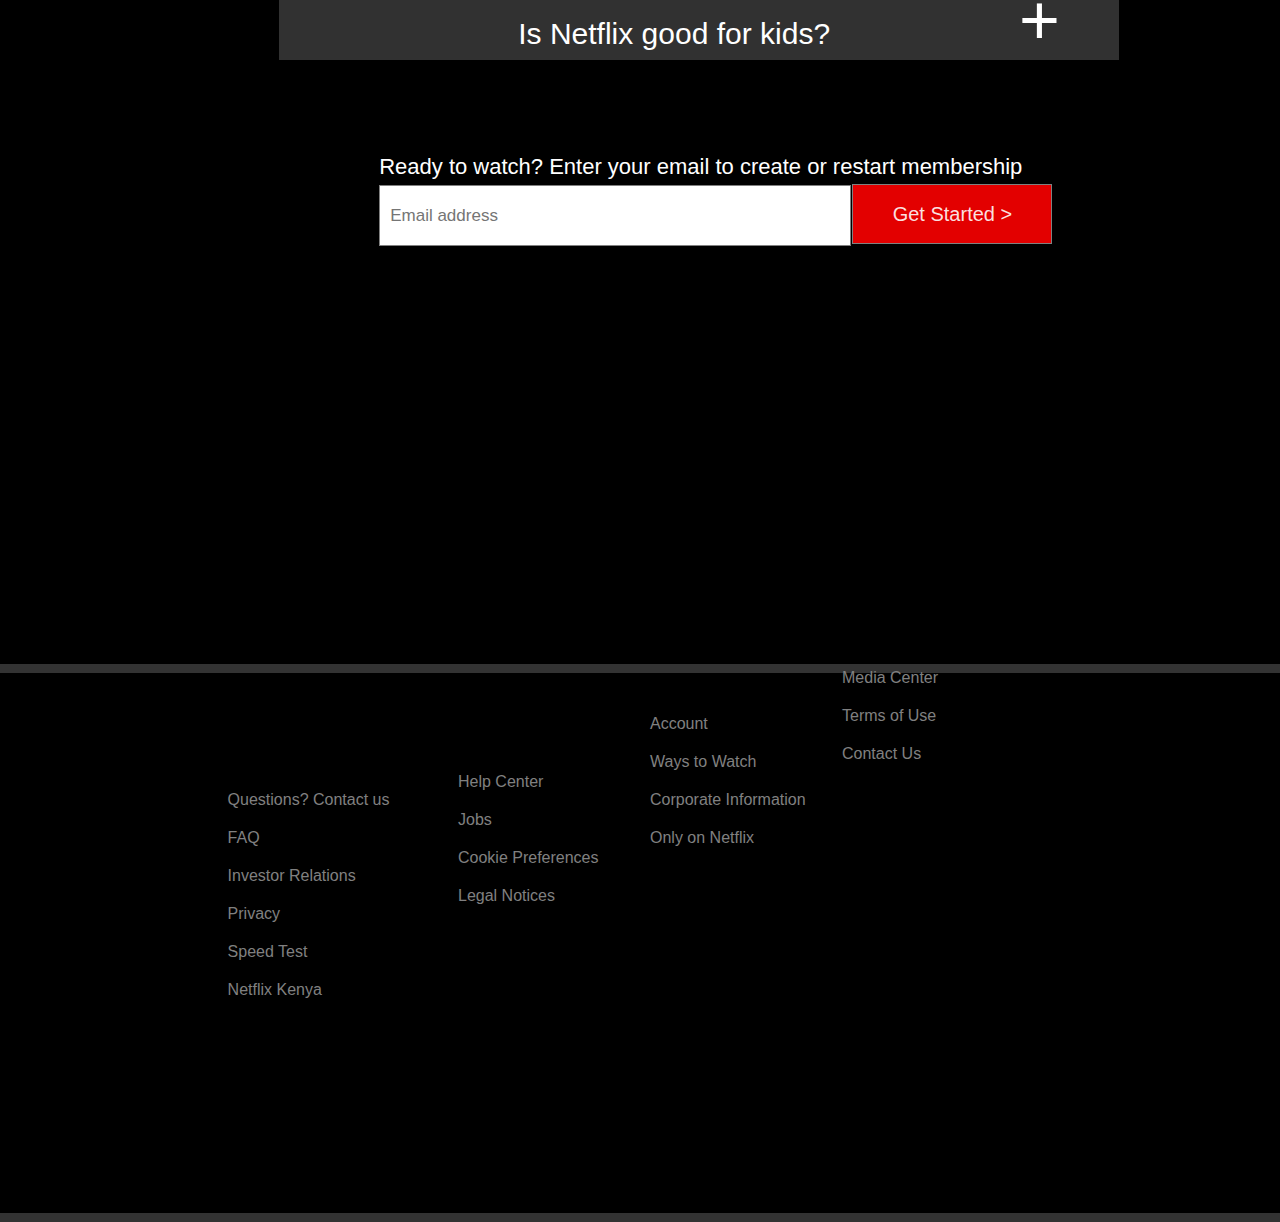
==== commit e324c45e: "added a change" ====
--- a/index.html
+++ b/index.html
@@ -23,11 +23,11 @@
       
       <button class="get">Get Started </button>
       
-      <form action="" class="form">
+      <form action="" class="form hidden">
         <input type="email" value="email" placeholder="Email address" /><br><br>
         <input type="password" placeholder="Password"><br><br>
-        <input type="password" value="password" placeholder="Confirm Password"/><br><br>
-        <input type="checkbox" value="checkbox"/> <p>Remember me</p><br>
+        <input type="password"  placeholder="Confirm Password"/><br><br>
+        <input type="checkbox" value="checkbox"/> Remember me
       </form>
   
     </section>
--- a/style.css
+++ b/style.css
@@ -456,16 +456,19 @@
 .form {
   width: 400px;
   height: 400px;
-  background: black;
+  background: rgb(165, 164, 164);
   position: relative;
   left: 30%;
-  top: -150px;
+  top: -220px;
+  border-radius: 7px;
 
   place-items: center;
-  display: grid;
-  place-items: center;
-}
-.form [input] {
-  width: 80px;
-  height: 30px;
-}
+}
+.form input {
+  width: 240px;
+  height: 50px;
+}
+.form input [checkbox] {
+  width: 7px;
+  height: 50px;
+}
